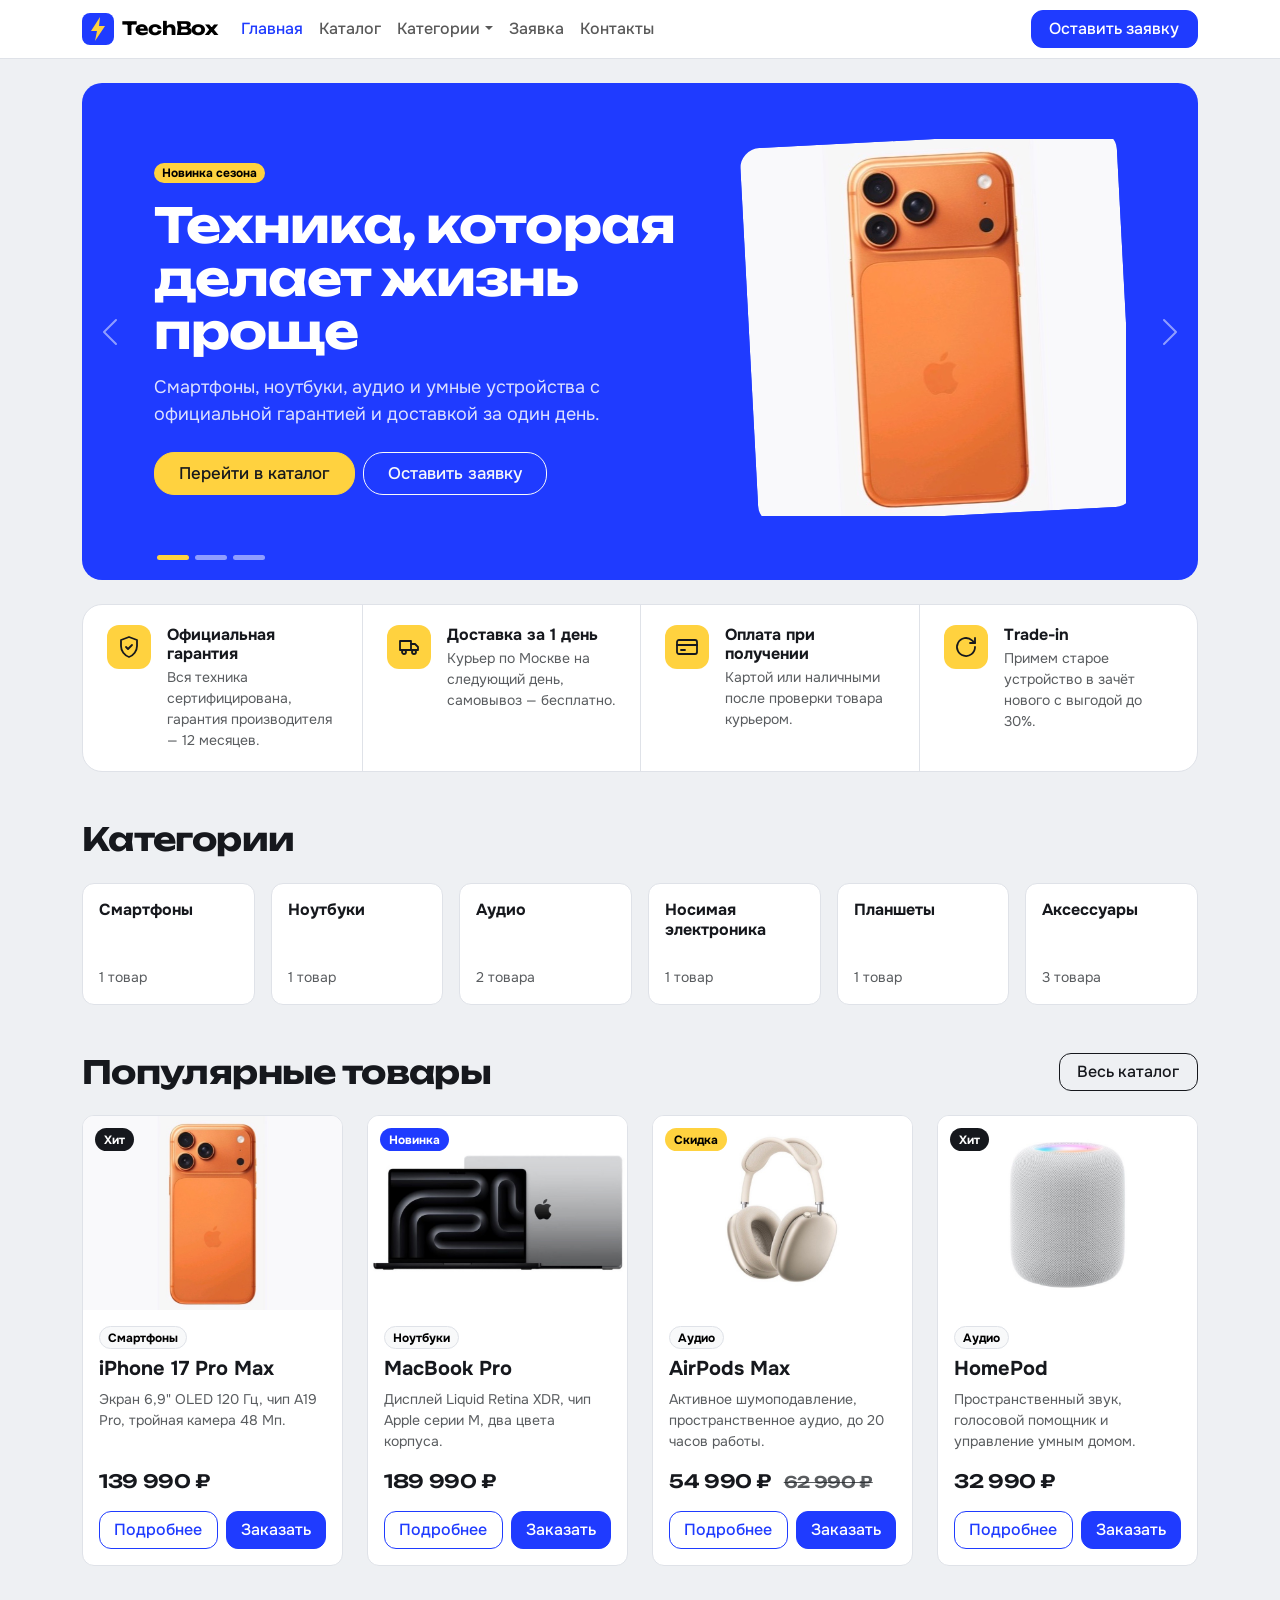
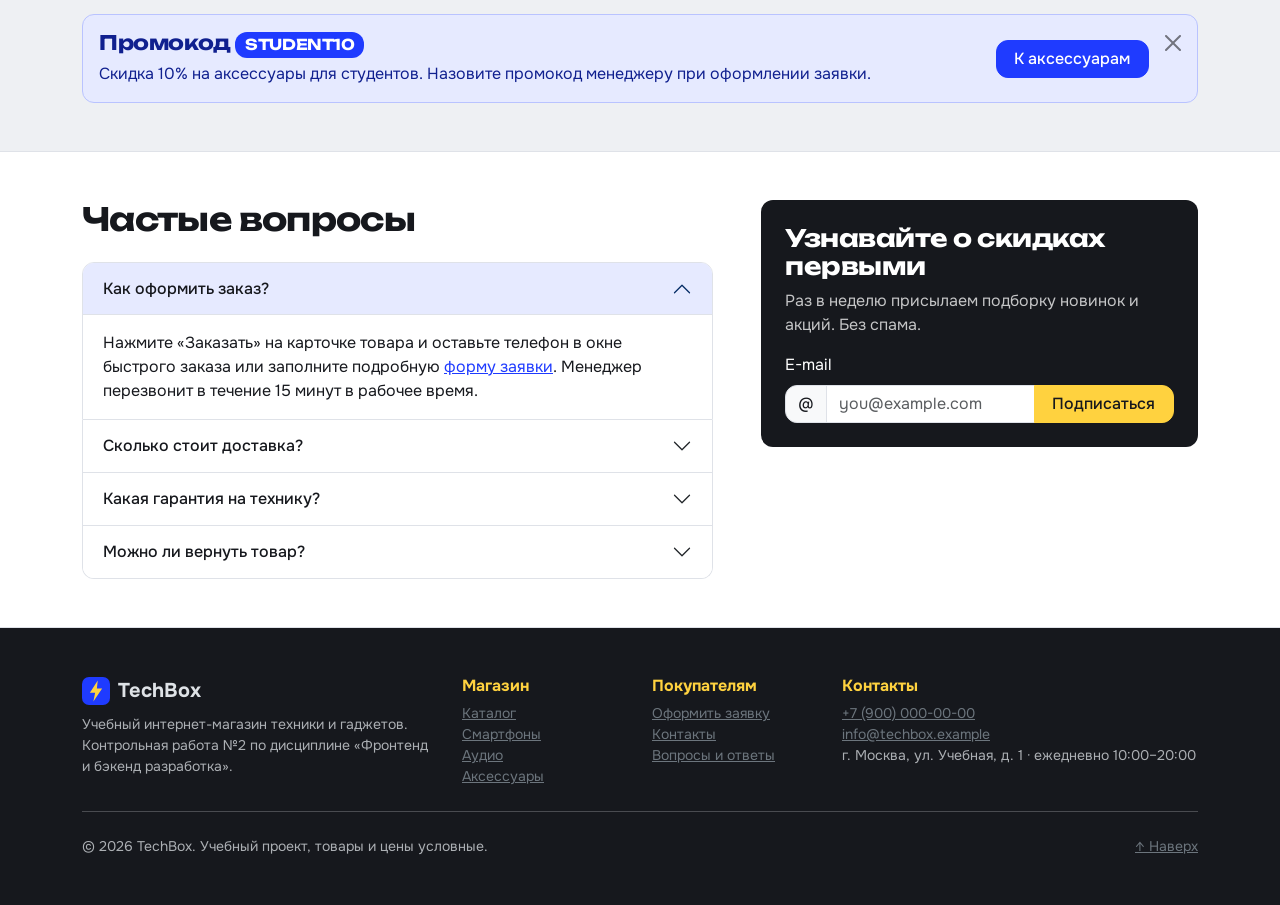
==== index.html @ 6fe2f0c8 "feat: create TechBox shop on Bootstrap Pages index, catalog, product, order and contacts on Bootstra" ====
<!DOCTYPE html>
<html lang="ru">
<head>
  <meta charset="UTF-8">
  <meta name="viewport" content="width=device-width, initial-scale=1.0">
  <meta name="description" content="TechBox — учебный интернет-магазин техники и гаджетов на Bootstrap: смартфоны, ноутбуки, аудио и умные устройства.">
  <title>TechBox — магазин техники и гаджетов</title>
  <link rel="icon" href="images/logo.svg" type="image/svg+xml">
  <!-- Bootstrap подключён локально, custom.css — после него, чтобы переопределять стили -->
  <link rel="stylesheet" href="vendor/bootstrap/css/bootstrap.min.css">
  <link rel="stylesheet" href="css/custom.css">
</head>
<body class="d-flex flex-column min-vh-100" id="top">
  <a class="visually-hidden-focusable position-absolute top-0 start-0 m-2 btn btn-primary" href="#main">Перейти к содержимому</a>

  <header class="sticky-top">
    <nav class="navbar navbar-expand-lg site-navbar" aria-label="Основная навигация">
      <div class="container">
        <a class="navbar-brand d-flex align-items-center gap-2 fw-bold" href="index.html">
          <img src="images/logo.svg" alt="" width="32" height="32">
          TechBox
        </a>
        <button class="navbar-toggler" type="button" data-bs-toggle="collapse" data-bs-target="#mainNavbar"
          aria-controls="mainNavbar" aria-expanded="false" aria-label="Открыть меню">
          <span class="navbar-toggler-icon"></span>
        </button>
        <div class="collapse navbar-collapse" id="mainNavbar">
          <ul class="navbar-nav me-auto mb-2 mb-lg-0">
          <li class="nav-item">
            <a class="nav-link active" aria-current="page" href="index.html">Главная</a>
          </li>
          <li class="nav-item">
            <a class="nav-link" href="catalog.html">Каталог</a>
          </li>
          <li class="nav-item dropdown">
            <a class="nav-link dropdown-toggle" href="#" role="button" data-bs-toggle="dropdown" aria-expanded="false">Категории</a>
            <ul class="dropdown-menu">
              <li><a class="dropdown-item" href="catalog.html#phones">Смартфоны</a></li>
              <li><a class="dropdown-item" href="catalog.html#laptops">Ноутбуки</a></li>
              <li><a class="dropdown-item" href="catalog.html#audio">Аудио</a></li>
              <li><a class="dropdown-item" href="catalog.html#wearables">Носимая электроника</a></li>
              <li><a class="dropdown-item" href="catalog.html#tablets">Планшеты</a></li>
              <li><a class="dropdown-item" href="catalog.html#accessories">Аксессуары</a></li>
              <li><hr class="dropdown-divider"></li>
              <li><a class="dropdown-item" href="catalog.html">Все товары</a></li>
            </ul>
          </li>
          <li class="nav-item">
            <a class="nav-link" href="order.html">Заявка</a>
          </li>
          <li class="nav-item">
            <a class="nav-link" href="contacts.html">Контакты</a>
          </li>
          </ul>
          <a class="btn btn-primary mb-2 mb-lg-0" href="order.html">Оставить заявку</a>
        </div>
      </div>
    </nav>
  </header>

  <main id="main">
    <!-- Hero-блок: карусель Bootstrap -->
    <section class="container pt-3 pt-lg-4" aria-label="Специальные предложения">
      <div id="heroCarousel" class="carousel slide carousel-fade hero text-white" data-bs-ride="carousel" data-bs-interval="7000">
        <div class="carousel-indicators">
          <button type="button" data-bs-target="#heroCarousel" data-bs-slide-to="0" class="active" aria-current="true" aria-label="Слайд 1"></button>
          <button type="button" data-bs-target="#heroCarousel" data-bs-slide-to="1" aria-label="Слайд 2"></button>
          <button type="button" data-bs-target="#heroCarousel" data-bs-slide-to="2" aria-label="Слайд 3"></button>
        </div>
        <div class="carousel-inner">
          <div class="carousel-item active">
            <div class="row align-items-center g-4 g-lg-5">
              <div class="col-12 col-lg-7 order-2 order-lg-1">
                <span class="badge text-bg-warning mb-3">Новинка сезона</span>
                <h1 class="hero__title display-5 mb-3">Техника, которая делает жизнь проще</h1>
                <p class="hero__text mb-4">Смартфоны, ноутбуки, аудио и умные устройства с официальной гарантией и доставкой за один день.</p>
                <div class="d-flex flex-wrap gap-2">
                  <a class="btn btn-warning btn-lg" href="catalog.html">Перейти в каталог</a>
                  <a class="btn btn-outline-light btn-lg" href="order.html">Оставить заявку</a>
                </div>
              </div>
              <div class="col-12 col-lg-5 order-1 order-lg-2">
                <img class="img-fluid hero__image" src="images/product-1.jpg" alt="iPhone 17 Pro Max" width="800" height="600">
              </div>
            </div>
          </div>
          <div class="carousel-item">
            <div class="row align-items-center g-4 g-lg-5">
              <div class="col-12 col-lg-7 order-2 order-lg-1">
                <span class="badge text-bg-warning mb-3">Для работы и учёбы</span>
                <h2 class="hero__title display-5 mb-3">MacBook Pro — мощность без компромиссов</h2>
                <p class="hero__text mb-4">Чип Apple серии M и дисплей Liquid Retina XDR для монтажа, разработки и графики.</p>
                <div class="d-flex flex-wrap gap-2">
                  <a class="btn btn-warning btn-lg" href="product-2.html">Смотреть MacBook</a>
                  <a class="btn btn-outline-light btn-lg" href="order.html">Оставить заявку</a>
                </div>
              </div>
              <div class="col-12 col-lg-5 order-1 order-lg-2">
                <img class="img-fluid hero__image" src="images/product-2.jpg" alt="MacBook Pro" width="800" height="600" loading="lazy">
              </div>
            </div>
          </div>
          <div class="carousel-item">
            <div class="row align-items-center g-4 g-lg-5">
              <div class="col-12 col-lg-7 order-2 order-lg-1">
                <span class="badge text-bg-warning mb-3">Скидка 13%</span>
                <h2 class="hero__title display-5 mb-3">AirPods Max по специальной цене</h2>
                <p class="hero__text mb-4">Активное шумоподавление и пространственное аудио — теперь на 8&nbsp;000 ₽ дешевле.</p>
                <div class="d-flex flex-wrap gap-2">
                  <a class="btn btn-warning btn-lg" href="product-3.html">Узнать подробнее</a>
                  <a class="btn btn-outline-light btn-lg" href="order.html">Оставить заявку</a>
                </div>
              </div>
              <div class="col-12 col-lg-5 order-1 order-lg-2">
                <img class="img-fluid hero__image" src="images/product-3.jpg" alt="AirPods Max" width="800" height="600" loading="lazy">
              </div>
            </div>
          </div>
        </div>
        <button class="carousel-control-prev" type="button" data-bs-target="#heroCarousel" data-bs-slide="prev">
          <span class="carousel-control-prev-icon" aria-hidden="true"></span>
          <span class="visually-hidden">Предыдущий слайд</span>
        </button>
        <button class="carousel-control-next" type="button" data-bs-target="#heroCarousel" data-bs-slide="next">
          <span class="carousel-control-next-icon" aria-hidden="true"></span>
          <span class="visually-hidden">Следующий слайд</span>
        </button>
      </div>
    </section>

    <!-- Преимущества -->
    <section class="container pt-4" id="advantages" aria-labelledby="advantages-title">
      <h2 class="visually-hidden" id="advantages-title">Почему выбирают TechBox</h2>
      <div class="row g-0 perks">
        <div class="col-12 col-sm-6 col-lg-3 perk">
          <div class="d-flex gap-3">
            <span class="perk__icon"><svg class="icon" width="24" height="24" viewBox="0 0 24 24" fill="none" stroke="currentColor" stroke-width="1.8" stroke-linecap="round" stroke-linejoin="round" aria-hidden="true"><path d="M12 2 4 5v6c0 5 3.4 9.4 8 11 4.6-1.6 8-6 8-11V5l-8-3Z"/><path d="m9 12 2 2 4-4"/></svg></span>
            <div>
              <h3 class="perk__title">Официальная гарантия</h3>
              <p class="small text-body-secondary mb-0">Вся техника сертифицирована, гарантия производителя — 12 месяцев.</p>
            </div>
          </div>
        </div>
        <div class="col-12 col-sm-6 col-lg-3 perk">
          <div class="d-flex gap-3">
            <span class="perk__icon"><svg class="icon" width="24" height="24" viewBox="0 0 24 24" fill="none" stroke="currentColor" stroke-width="1.8" stroke-linecap="round" stroke-linejoin="round" aria-hidden="true"><path d="M3 6h11v9H3z"/><path d="M14 9h4l3 3v3h-7"/><circle cx="7" cy="17" r="2"/><circle cx="17" cy="17" r="2"/></svg></span>
            <div>
              <h3 class="perk__title">Доставка за 1 день</h3>
              <p class="small text-body-secondary mb-0">Курьер по Москве на следующий день, самовывоз — бесплатно.</p>
            </div>
          </div>
        </div>
        <div class="col-12 col-sm-6 col-lg-3 perk">
          <div class="d-flex gap-3">
            <span class="perk__icon"><svg class="icon" width="24" height="24" viewBox="0 0 24 24" fill="none" stroke="currentColor" stroke-width="1.8" stroke-linecap="round" stroke-linejoin="round" aria-hidden="true"><rect x="2" y="5" width="20" height="14" rx="2"/><path d="M2 10h20M6 15h4"/></svg></span>
            <div>
              <h3 class="perk__title">Оплата при получении</h3>
              <p class="small text-body-secondary mb-0">Картой или наличными после проверки товара курьером.</p>
            </div>
          </div>
        </div>
        <div class="col-12 col-sm-6 col-lg-3 perk">
          <div class="d-flex gap-3">
            <span class="perk__icon"><svg class="icon" width="24" height="24" viewBox="0 0 24 24" fill="none" stroke="currentColor" stroke-width="1.8" stroke-linecap="round" stroke-linejoin="round" aria-hidden="true"><path d="M21 12a9 9 0 1 1-3-6.7L21 8"/><path d="M21 3v5h-5"/></svg></span>
            <div>
              <h3 class="perk__title">Trade-in</h3>
              <p class="small text-body-secondary mb-0">Примем старое устройство в зачёт нового с выгодой до 30%.</p>
            </div>
          </div>
        </div>
      </div>
    </section>

    <!-- Категории -->
    <section class="py-5" aria-labelledby="categories-title">
      <div class="container">
        <h2 class="section-title mb-4" id="categories-title">Категории</h2>
        <div class="row g-3">
        <div class="col-6 col-md-4 col-lg-2">
          <a class="category-tile card h-100 text-decoration-none" href="catalog.html#phones">
            <div class="card-body">
              <span class="category-tile__name">Смартфоны</span>
              <span class="category-tile__count">1 товар</span>
            </div>
          </a>
        </div>
        <div class="col-6 col-md-4 col-lg-2">
          <a class="category-tile card h-100 text-decoration-none" href="catalog.html#laptops">
            <div class="card-body">
              <span class="category-tile__name">Ноутбуки</span>
              <span class="category-tile__count">1 товар</span>
            </div>
          </a>
        </div>
        <div class="col-6 col-md-4 col-lg-2">
          <a class="category-tile card h-100 text-decoration-none" href="catalog.html#audio">
            <div class="card-body">
              <span class="category-tile__name">Аудио</span>
              <span class="category-tile__count">2 товара</span>
            </div>
          </a>
        </div>
        <div class="col-6 col-md-4 col-lg-2">
          <a class="category-tile card h-100 text-decoration-none" href="catalog.html#wearables">
            <div class="card-body">
              <span class="category-tile__name">Носимая электроника</span>
              <span class="category-tile__count">1 товар</span>
            </div>
          </a>
        </div>
        <div class="col-6 col-md-4 col-lg-2">
          <a class="category-tile card h-100 text-decoration-none" href="catalog.html#tablets">
            <div class="card-body">
              <span class="category-tile__name">Планшеты</span>
              <span class="category-tile__count">1 товар</span>
            </div>
          </a>
        </div>
        <div class="col-6 col-md-4 col-lg-2">
          <a class="category-tile card h-100 text-decoration-none" href="catalog.html#accessories">
            <div class="card-body">
              <span class="category-tile__name">Аксессуары</span>
              <span class="category-tile__count">3 товара</span>
            </div>
          </a>
        </div>
        </div>
      </div>
    </section>

    <!-- Популярные товары -->
    <section class="container pb-5" id="popular" aria-labelledby="popular-title">
      <div class="d-flex flex-wrap justify-content-between align-items-end gap-2 mb-4">
        <h2 class="section-title mb-0" id="popular-title">Популярные товары</h2>
        <a class="btn btn-outline-dark" href="catalog.html">Весь каталог</a>
      </div>
      <div class="row g-4">
        <div class="col-12 col-sm-6 col-lg-3">
          <article class="card product-card h-100">
            <div class="product-card__media">
              <span class="badge text-bg-dark product-card__badge">Хит</span>
              <img src="images/product-1.jpg" class="card-img-top product-card__image" alt="iPhone 17 Pro Max" width="800" height="600" loading="lazy">
            </div>
            <div class="card-body d-flex flex-column">
              <span class="badge rounded-pill text-bg-light border align-self-start mb-2">Смартфоны</span>
              <h3 class="card-title h5">iPhone 17 Pro Max</h3>
              <p class="card-text small text-body-secondary">Экран 6,9" OLED 120 Гц, чип A19 Pro, тройная камера 48 Мп.</p>
              <div class="mt-auto">
                <p class="price mb-3">139&nbsp;990&nbsp;₽</p>
                <div class="d-flex flex-wrap gap-2">
                  <a class="btn btn-outline-primary flex-fill" href="product.html">Подробнее</a>
                  <button class="btn btn-primary flex-fill" type="button" data-bs-toggle="modal" data-bs-target="#quickOrderModal" data-product="iPhone 17 Pro Max">Заказать</button>
                </div>
              </div>
            </div>
          </article>
        </div>
        <div class="col-12 col-sm-6 col-lg-3">
          <article class="card product-card h-100">
            <div class="product-card__media">
              <span class="badge text-bg-primary product-card__badge">Новинка</span>
              <img src="images/product-2.jpg" class="card-img-top product-card__image" alt="MacBook Pro" width="800" height="600" loading="lazy">
            </div>
            <div class="card-body d-flex flex-column">
              <span class="badge rounded-pill text-bg-light border align-self-start mb-2">Ноутбуки</span>
              <h3 class="card-title h5">MacBook Pro</h3>
              <p class="card-text small text-body-secondary">Дисплей Liquid Retina XDR, чип Apple серии M, два цвета корпуса.</p>
              <div class="mt-auto">
                <p class="price mb-3">189&nbsp;990&nbsp;₽</p>
                <div class="d-flex flex-wrap gap-2">
                  <a class="btn btn-outline-primary flex-fill" href="product-2.html">Подробнее</a>
                  <button class="btn btn-primary flex-fill" type="button" data-bs-toggle="modal" data-bs-target="#quickOrderModal" data-product="MacBook Pro">Заказать</button>
                </div>
              </div>
            </div>
          </article>
        </div>
        <div class="col-12 col-sm-6 col-lg-3">
          <article class="card product-card h-100">
            <div class="product-card__media">
              <span class="badge text-bg-warning product-card__badge">Скидка</span>
              <img src="images/product-3.jpg" class="card-img-top product-card__image" alt="AirPods Max" width="800" height="600" loading="lazy">
            </div>
            <div class="card-body d-flex flex-column">
              <span class="badge rounded-pill text-bg-light border align-self-start mb-2">Аудио</span>
              <h3 class="card-title h5">AirPods Max</h3>
              <p class="card-text small text-body-secondary">Активное шумоподавление, пространственное аудио, до 20 часов работы.</p>
              <div class="mt-auto">
                <p class="price mb-3">54&nbsp;990&nbsp;₽
              <span class="text-body-secondary text-decoration-line-through small ms-2">62&nbsp;990&nbsp;₽</span></p>
                <div class="d-flex flex-wrap gap-2">
                  <a class="btn btn-outline-primary flex-fill" href="product-3.html">Подробнее</a>
                  <button class="btn btn-primary flex-fill" type="button" data-bs-toggle="modal" data-bs-target="#quickOrderModal" data-product="AirPods Max">Заказать</button>
                </div>
              </div>
            </div>
          </article>
        </div>
        <div class="col-12 col-sm-6 col-lg-3">
          <article class="card product-card h-100">
            <div class="product-card__media">
              <span class="badge text-bg-dark product-card__badge">Хит</span>
              <img src="images/product-6.jpg" class="card-img-top product-card__image" alt="HomePod" width="800" height="600" loading="lazy">
            </div>
            <div class="card-body d-flex flex-column">
              <span class="badge rounded-pill text-bg-light border align-self-start mb-2">Аудио</span>
              <h3 class="card-title h5">HomePod</h3>
              <p class="card-text small text-body-secondary">Пространственный звук, голосовой помощник и управление умным домом.</p>
              <div class="mt-auto">
                <p class="price mb-3">32&nbsp;990&nbsp;₽</p>
                <div class="d-flex flex-wrap gap-2">
                  <a class="btn btn-outline-primary flex-fill" href="product-6.html">Подробнее</a>
                  <button class="btn btn-primary flex-fill" type="button" data-bs-toggle="modal" data-bs-target="#quickOrderModal" data-product="HomePod">Заказать</button>
                </div>
              </div>
            </div>
          </article>
        </div>
      </div>
    </section>

    <!-- Промо-сообщение: alert с кнопкой закрытия -->
    <section class="container pb-5" aria-label="Акция">
      <div class="alert alert-primary alert-dismissible fade show d-flex flex-column flex-md-row align-items-md-center gap-3 mb-0" role="alert">
        <div class="flex-grow-1">
          <h2 class="alert-heading h5 mb-1">Промокод <span class="badge text-bg-primary">STUDENT10</span></h2>
          <p class="mb-0">Скидка 10% на аксессуары для студентов. Назовите промокод менеджеру при оформлении заявки.</p>
        </div>
        <a class="btn btn-primary text-nowrap" href="catalog.html#accessories">К аксессуарам</a>
        <button type="button" class="btn-close" data-bs-dismiss="alert" aria-label="Закрыть"></button>
      </div>
    </section>

    <!-- Вопросы и подписка -->
    <section class="py-5 section-white" aria-labelledby="faq-title">
      <div class="container">
        <div class="row g-4 g-lg-5">
          <div class="col-12 col-lg-7">
            <h2 class="section-title mb-4" id="faq-title">Частые вопросы</h2>
            <div class="accordion" id="faqAccordion">
        <div class="accordion-item">
          <h3 class="accordion-header">
            <button class="accordion-button" type="button" data-bs-toggle="collapse"
              data-bs-target="#faqAccordion-0" aria-expanded="true" aria-controls="faqAccordion-0">Как оформить заказ?</button>
          </h3>
          <div id="faqAccordion-0" class="accordion-collapse collapse show" data-bs-parent="#faqAccordion">
            <div class="accordion-body">Нажмите «Заказать» на карточке товара и оставьте телефон в окне быстрого заказа или заполните подробную <a href="order.html">форму заявки</a>. Менеджер перезвонит в течение 15 минут в рабочее время.</div>
          </div>
        </div>
        <div class="accordion-item">
          <h3 class="accordion-header">
            <button class="accordion-button collapsed" type="button" data-bs-toggle="collapse"
              data-bs-target="#faqAccordion-1" aria-expanded="false" aria-controls="faqAccordion-1">Сколько стоит доставка?</button>
          </h3>
          <div id="faqAccordion-1" class="accordion-collapse collapse" data-bs-parent="#faqAccordion">
            <div class="accordion-body">Самовывоз из магазина бесплатный. Курьер по Москве — 500 ₽, доставка Почтой России — 390 ₽. При заказе от 50&nbsp;000 ₽ курьерская доставка бесплатна.</div>
          </div>
        </div>
        <div class="accordion-item">
          <h3 class="accordion-header">
            <button class="accordion-button collapsed" type="button" data-bs-toggle="collapse"
              data-bs-target="#faqAccordion-2" aria-expanded="false" aria-controls="faqAccordion-2">Какая гарантия на технику?</button>
          </h3>
          <div id="faqAccordion-2" class="accordion-collapse collapse" data-bs-parent="#faqAccordion">
            <div class="accordion-body">На всю технику действует официальная гарантия производителя 12 месяцев, на аксессуары — от 6 месяцев. Гарантийный талон выдаём вместе с чеком.</div>
          </div>
        </div>
        <div class="accordion-item">
          <h3 class="accordion-header">
            <button class="accordion-button collapsed" type="button" data-bs-toggle="collapse"
              data-bs-target="#faqAccordion-3" aria-expanded="false" aria-controls="faqAccordion-3">Можно ли вернуть товар?</button>
          </h3>
          <div id="faqAccordion-3" class="accordion-collapse collapse" data-bs-parent="#faqAccordion">
            <div class="accordion-body">Да, в течение 14 дней, если сохранены упаковка, комплектация и товарный вид. Деньги вернём тем же способом, которым была произведена оплата.</div>
          </div>
        </div>
      </div>
          </div>
          <div class="col-12 col-lg-5">
            <div class="card border-0 subscribe-card text-white">
              <div class="card-body p-4">
                <h2 class="h4 section-title">Узнавайте о скидках первыми</h2>
                <p class="opacity-75">Раз в неделю присылаем подборку новинок и акций. Без спама.</p>
                <form class="needs-validation" data-success="Спасибо! Вы подписались на новости TechBox." novalidate>
                  <label class="form-label" for="subscribe-email">E-mail</label>
                  <div class="input-group has-validation">
                    <span class="input-group-text">@</span>
                    <input class="form-control" type="email" id="subscribe-email" name="email" placeholder="you@example.com" autocomplete="email" required>
                    <button class="btn btn-warning" type="submit">Подписаться</button>
                    <div class="invalid-feedback">Введите корректный e-mail.</div>
                  </div>
                </form>
              </div>
            </div>
          </div>
        </div>
      </div>
    </section>
  </main>

  <footer class="site-footer mt-auto py-5" data-bs-theme="dark">
    <div class="container">
      <div class="row g-4">
        <div class="col-12 col-md-6 col-lg-4">
          <a class="d-flex align-items-center gap-2 fw-bold fs-5 text-reset text-decoration-none mb-2" href="index.html">
            <img src="images/logo.svg" alt="" width="28" height="28"> TechBox
          </a>
          <p class="text-body-secondary small mb-0">Учебный интернет-магазин техники и гаджетов. Контрольная работа №2 по дисциплине «Фронтенд и бэкенд разработка».</p>
        </div>
        <div class="col-6 col-md-3 col-lg-2">
          <h2 class="h6 footer-title">Магазин</h2>
          <ul class="list-unstyled small mb-0">
            <li><a class="link-secondary" href="catalog.html">Каталог</a></li>
            <li><a class="link-secondary" href="catalog.html#phones">Смартфоны</a></li>
            <li><a class="link-secondary" href="catalog.html#audio">Аудио</a></li>
            <li><a class="link-secondary" href="catalog.html#accessories">Аксессуары</a></li>
          </ul>
        </div>
        <div class="col-6 col-md-3 col-lg-2">
          <h2 class="h6 footer-title">Покупателям</h2>
          <ul class="list-unstyled small mb-0">
            <li><a class="link-secondary" href="order.html">Оформить заявку</a></li>
            <li><a class="link-secondary" href="contacts.html">Контакты</a></li>
            <li><a class="link-secondary" href="contacts.html#faq">Вопросы и ответы</a></li>
          </ul>
        </div>
        <div class="col-12 col-lg-4">
          <h2 class="h6 footer-title">Контакты</h2>
          <ul class="list-unstyled small text-body-secondary mb-0">
            <li><a class="link-secondary" href="tel:+79000000000">+7 (900) 000-00-00</a></li>
            <li><a class="link-secondary" href="mailto:info@techbox.example">info@techbox.example</a></li>
            <li>г. Москва, ул. Учебная, д. 1 · ежедневно 10:00–20:00</li>
          </ul>
        </div>
      </div>
      <hr class="my-4">
      <div class="d-flex flex-wrap justify-content-between gap-2">
        <p class="small text-body-secondary mb-0">&copy; 2026 TechBox. Учебный проект, товары и цены условные.</p>
        <a class="small link-secondary" href="#top">↑ Наверх</a>
      </div>
    </div>
  </footer>

  <!-- Контейнер для всплывающих уведомлений (toast) -->
  <div class="toast-container position-fixed bottom-0 end-0 p-3">
    <div class="toast align-items-center text-bg-dark border-0" id="app-toast" role="status" aria-live="polite" aria-atomic="true">
      <div class="d-flex">
        <div class="toast-body">Готово!</div>
        <button type="button" class="btn-close btn-close-white me-2 m-auto" data-bs-dismiss="toast" aria-label="Закрыть"></button>
      </div>
    </div>
  </div>

  <!-- Модальное окно быстрого заказа. Открывается кнопками с data-bs-toggle="modal" -->
  <div class="modal fade" id="quickOrderModal" tabindex="-1" aria-labelledby="quickOrderModalLabel" aria-hidden="true">
    <div class="modal-dialog modal-dialog-centered">
      <form class="modal-content needs-validation" data-success="Заявка принята. Менеджер перезвонит в течение 15 минут." novalidate>
        <div class="modal-header">
          <h2 class="modal-title fs-5" id="quickOrderModalLabel">Быстрый заказ</h2>
          <button type="button" class="btn-close" data-bs-dismiss="modal" aria-label="Закрыть"></button>
        </div>
        <div class="modal-body">
          <div class="alert alert-primary small py-2" role="alert">
            Товар: <strong data-modal-product>—</strong>. Менеджер перезвонит и уточнит детали.
          </div>
          <input type="hidden" name="product" value="">
          <div class="mb-3">
            <label class="form-label" for="quick-name">Имя</label>
            <input class="form-control" type="text" id="quick-name" name="name" autocomplete="name" minlength="2" required>
            <div class="invalid-feedback">Введите имя (минимум 2 символа).</div>
          </div>
          <div class="mb-3">
            <label class="form-label" for="quick-phone">Телефон</label>
            <div class="input-group has-validation">
              <span class="input-group-text">+7</span>
              <input class="form-control" type="tel" id="quick-phone" name="phone" autocomplete="tel-national"
                placeholder="900 000-00-00" minlength="10" required>
              <div class="invalid-feedback">Введите номер телефона, минимум 10 цифр.</div>
            </div>
          </div>
          <div class="form-check">
            <input class="form-check-input" type="checkbox" id="quick-agree" name="agree" required>
            <label class="form-check-label" for="quick-agree">Согласен на обработку персональных данных</label>
            <div class="invalid-feedback">Без согласия заявку отправить нельзя.</div>
          </div>
        </div>
        <div class="modal-footer">
          <button type="button" class="btn btn-outline-secondary" data-bs-dismiss="modal">Отмена</button>
          <button type="submit" class="btn btn-primary">Отправить заявку</button>
        </div>
      </form>
    </div>
  </div>

  <script src="vendor/bootstrap/js/bootstrap.bundle.min.js"></script>
  <script src="js/main.js"></script>
</body>
</html>
---- css/custom.css ----
/* ===============================
   custom.css — фирменный стиль TechBox поверх Bootstrap.
   Подключается ПОСЛЕ bootstrap.min.css, поэтому правила ниже
   переопределяют значения фреймворка.

   Идея стиля — «молния» из логотипа: кобальтовый синий + сигнальный жёлтый,
   светло-серый фон-витрина, товары на белых плитках.
   =============================== */

/* 1. Шрифты (лежат локально в папке fonts/).
   Unbounded — широкий шрифт для заголовков и цен, Onest — для текста.
   Каждый файл содержит все начертания от обычного до жирного (400–700),
   поэтому на один шрифт нужен один блок @font-face. */
@font-face {
  font-family: "Unbounded";
  src: url("../fonts/Unbounded.woff2") format("woff2");
  font-weight: 400 700;
}

@font-face {
  font-family: "Onest";
  src: url("../fonts/Onest.woff2") format("woff2");
  font-weight: 400 700;
}

/* 2. Палитра и переменные Bootstrap.
   Компоненты (кнопки, badge, alert, accordion, ссылки) берут цвета из --bs-*,
   поэтому достаточно поменять переменные, а не переписывать каждый компонент. */
:root {
  --tb-cobalt: #1f3bff;
  --tb-cobalt-dark: #142bd1;
  --tb-volt: #ffd23f;
  --tb-ink: #16181d;
  --tb-shelf: #eef0f3;
  --tb-line: #dfe2e8;
  --tb-font-display: "Unbounded", sans-serif;

  /* Основные цвета. Bootstrap хранит цвет ещё и в виде чисел R, G, B (переменные *-rgb):
     из них он собирает фон значков и кнопок, например text-bg-primary. */
  --bs-primary: var(--tb-cobalt);
  --bs-primary-rgb: 31, 59, 255;
  --bs-warning: var(--tb-volt);
  --bs-warning-rgb: 255, 210, 63;
  --bs-dark-rgb: 22, 24, 29;

  /* Светлые оттенки синего для alert-primary и раскрытого пункта accordion. */
  --bs-primary-text-emphasis: #10208f;
  --bs-primary-bg-subtle: #e6eaff;
  --bs-primary-border-subtle: #b9c3ff;

  /* Шрифт, текст, рамки, ссылки и скругления по всему сайту. */
  --bs-body-font-family: "Onest", sans-serif;
  --bs-body-color: var(--tb-ink);
  --bs-border-color: var(--tb-line);
  --bs-link-color: var(--tb-cobalt);
  --bs-link-color-rgb: 31, 59, 255;
  --bs-link-hover-color-rgb: 20, 43, 209;
  --bs-border-radius: 0.75rem;
  --bs-border-radius-lg: 1.25rem;
}

/* Фон страницы — «полка витрины», а карточки и поля остаются белыми. */
body {
  background-color: var(--tb-shelf);
}

/* 3. Типографика: широкий Unbounded для заголовков и цен. */
h1,
h2,
.page-title,
.section-title,
.hero__title,
.price,
.navbar-brand {
  font-family: var(--tb-font-display);
  letter-spacing: -0.02em;
}

.page-title,
.section-title {
  font-weight: 700;
}

h3,
.h5,
.h6 {
  font-weight: 700;
}

.price {
  font-weight: 600;
  font-size: 1.15rem;
}

/* 4. Кнопки: настраиваются собственными переменными --bs-btn-*. */
.btn {
  --bs-btn-font-weight: 500;
  --bs-btn-padding-x: 1.1rem;
}

.btn-lg {
  --bs-btn-padding-x: 1.5rem;
  --bs-btn-font-size: 1.05rem;
}

.btn-primary {
  --bs-btn-bg: var(--tb-cobalt);
  --bs-btn-border-color: var(--tb-cobalt);
  --bs-btn-hover-bg: var(--tb-cobalt-dark);
  --bs-btn-hover-border-color: var(--tb-cobalt-dark);
  --bs-btn-active-bg: #0f22a8;
  --bs-btn-active-border-color: #0f22a8;
  --bs-btn-disabled-bg: var(--tb-cobalt);
  --bs-btn-disabled-border-color: var(--tb-cobalt);
  --bs-btn-focus-shadow-rgb: 31, 59, 255;
}

.btn-outline-primary {
  --bs-btn-color: var(--tb-cobalt);
  --bs-btn-border-color: var(--tb-cobalt);
  --bs-btn-hover-bg: var(--tb-cobalt);
  --bs-btn-hover-border-color: var(--tb-cobalt);
  --bs-btn-active-bg: var(--tb-cobalt-dark);
  --bs-btn-active-border-color: var(--tb-cobalt-dark);
  --bs-btn-focus-shadow-rgb: 31, 59, 255;
}

.btn-warning {
  --bs-btn-color: var(--tb-ink);
  --bs-btn-bg: var(--tb-volt);
  --bs-btn-border-color: var(--tb-volt);
  --bs-btn-hover-color: var(--tb-ink);
  --bs-btn-hover-bg: #ffc400;
  --bs-btn-hover-border-color: #ffc400;
  --bs-btn-active-color: var(--tb-ink);
  --bs-btn-active-bg: #f0b800;
  --bs-btn-active-border-color: #f0b800;
}

.btn-outline-dark {
  --bs-btn-color: var(--tb-ink);
  --bs-btn-border-color: var(--tb-ink);
  --bs-btn-hover-bg: var(--tb-ink);
  --bs-btn-hover-border-color: var(--tb-ink);
}

/* Фокус полей и чекбоксов — в фирменном цвете. */
.form-control:focus,
.form-select:focus,
.form-check-input:focus {
  border-color: #8c9bff;
  box-shadow: 0 0 0 0.25rem rgba(31, 59, 255, 0.3);
}

.form-check-input:checked {
  background-color: var(--tb-cobalt);
  border-color: var(--tb-cobalt);
}

/* Карточки — белые плитки без теней на сером фоне. */
.card {
  --bs-card-border-color: var(--tb-line);
}

/* 5. Навигация */
.site-navbar {
  background-color: #fff;
  border-bottom: 1px solid var(--tb-line);
}

.site-navbar .navbar-brand {
  font-size: 1.15rem;
}

.site-navbar .nav-link {
  font-weight: 500;
}

.site-navbar .nav-link.active {
  color: var(--tb-cobalt);
}

/* 6. Hero: кобальтовая панель с каруселью */
.hero {
  background-color: var(--tb-cobalt);
  border-radius: var(--bs-border-radius-lg);
  padding: 2rem 1.5rem 3.5rem;
  overflow: hidden;
}

@media (min-width: 992px) {
  .hero {
    padding: 3.5rem 4.5rem 4rem;
  }
}

.hero__title {
  font-weight: 700;
  line-height: 1.1;
}

.hero__text {
  font-size: 1.125rem;
  opacity: 0.85;
}

/* Фото товара — белая «плитка» с поворотом, как ценник на витрине. */
.hero__image {
  display: block;
  width: 100%;
  height: auto;
  aspect-ratio: 1 / 1;
  object-fit: cover;
  background-color: #fff;
  border-radius: var(--bs-border-radius-lg);
  transform: rotate(-3deg);
}

/* На телефоне фото ниже и уже, чтобы заголовок помещался на первом экране. */
@media (max-width: 991.98px) {
  .hero__image {
    max-width: 18rem;
    aspect-ratio: 4 / 3;
    margin-left: auto;
    margin-right: auto;
  }
}

.hero .carousel-indicators {
  justify-content: flex-start;
  margin: 0 0 1.25rem;
  left: 1.5rem;
}

@media (min-width: 992px) {
  .hero .carousel-indicators {
    left: 4.5rem;
  }
}

.hero .carousel-indicators [data-bs-target] {
  width: 2rem;
  height: 0.3rem;
  border: 0;
  border-radius: 1rem;
  background-color: #fff;
}

.hero .carousel-indicators .active {
  background-color: var(--tb-volt);
}

.hero .carousel-control-prev,
.hero .carousel-control-next {
  width: 3.5rem;
}

@media (max-width: 991.98px) {
  .hero .carousel-control-prev,
  .hero .carousel-control-next {
    display: none;
  }
}

/* 7. Преимущества: полоса с разделителями вместо одинаковых карточек */
.perks {
  background-color: #fff;
  border: 1px solid var(--tb-line);
  border-radius: var(--bs-border-radius-lg);
}

.perk {
  padding: 1.25rem 1.5rem;
}

/* На телефоне и планшете — линия снизу, на широком экране — слева. */
.perk {
  border-bottom: 1px solid var(--tb-line);
}

@media (min-width: 992px) {
  .perk {
    border-bottom: 0;
    border-left: 1px solid var(--tb-line);
  }

  .perk:first-child {
    border-left: 0;
  }
}

.perk__icon {
  display: flex;
  flex-shrink: 0;
  align-items: center;
  justify-content: center;
  width: 2.75rem;
  height: 2.75rem;
  border-radius: 0.75rem;
  color: var(--tb-ink);
  background-color: var(--tb-volt);
}

.perk__title {
  margin-bottom: 0.25rem;
  font-size: 1rem;
}

.contact-card .perk__icon {
  width: 3rem;
  height: 3rem;
}

/* 8. Категории: плитки с названием и количеством товаров */
.category-tile {
  color: var(--tb-ink);
}

.category-tile .card-body {
  display: flex;
  flex-direction: column;
  justify-content: space-between;
  gap: 1.5rem;
  min-height: 7.5rem;
}

.category-tile__name {
  font-weight: 700;
  line-height: 1.25;
}

.category-tile__count {
  font-size: 0.875rem;
  color: var(--bs-secondary-color);
}

.category-tile:hover,
.category-tile:focus-visible {
  color: #fff;
  background-color: var(--tb-cobalt);
}

.category-tile:hover .category-tile__count,
.category-tile:focus-visible .category-tile__count {
  color: rgba(255, 255, 255, 0.75);
}

/* 9. Карточки товаров */
.product-card:hover,
.product-card:focus-within {
  border-color: var(--tb-ink);
}

.product-card__media {
  position: relative;
}

/* В узких карточках кнопки компактнее и при нехватке места переносятся на новую строку. */
.product-card .btn {
  --bs-btn-padding-x: 0.75rem;
}

.product-card__badge {
  position: absolute;
  top: 0.75rem;
  left: 0.75rem;
  z-index: 1;
  padding: 0.45em 0.75em;
}

/* height: auto — иначе атрибут height="600" растягивает фото по высоте. */
.product-card__image {
  height: auto;
  aspect-ratio: 4 / 3;
  object-fit: cover;
}

/* Карточка-заглушка для товаров без фотографии (аксессуары): логотип на жёлтом. */
.product-card__placeholder {
  display: flex;
  align-items: center;
  justify-content: center;
  aspect-ratio: 4 / 3;
  background-color: var(--tb-volt);
  border-top-left-radius: var(--bs-card-inner-border-radius);
  border-top-right-radius: var(--bs-card-inner-border-radius);
}

.product-card__placeholder--large {
  border-radius: 0;
}

/* 10. Секции и формы */
.section-white {
  background-color: #fff;
  border-top: 1px solid var(--tb-line);
  border-bottom: 1px solid var(--tb-line);
}

.subscribe-card {
  background-color: var(--tb-ink);
}

.accordion {
  --bs-accordion-active-bg: var(--bs-primary-bg-subtle);
  --bs-accordion-active-color: var(--tb-ink);
  --bs-accordion-btn-font-weight: 500;
}

.accordion-button {
  font-weight: 500;
}

.nav-tabs .nav-link {
  color: var(--bs-body-color);
  font-weight: 500;
}

.nav-tabs .nav-link.active {
  color: var(--tb-cobalt);
}

.tab-content {
  background-color: #fff;
}

/* Списки без рамок берут фон родителя (белая карточка или серая страница). */
.list-group-flush {
  --bs-list-group-bg: transparent;
}

/* При переходе по якорю (catalog.html#audio) заголовок раздела
   не прячется под закреплённой шапкой. */
.catalog-section {
  scroll-margin-top: 5rem;
}

/* На широких экранах фильтры и условия заказа «прилипают» при прокрутке */
@media (min-width: 992px) {
  .filters-card,
  .order-aside {
    position: sticky;
    top: 5.5rem;
  }
}

/* 11. Подвал (тёмная тема Bootstrap через data-bs-theme="dark") */
.site-footer {
  color: var(--bs-body-color);
  background-color: var(--tb-ink);
}

.footer-title {
  font-family: var(--bs-body-font-family);
  letter-spacing: 0;
  color: var(--tb-volt);
}
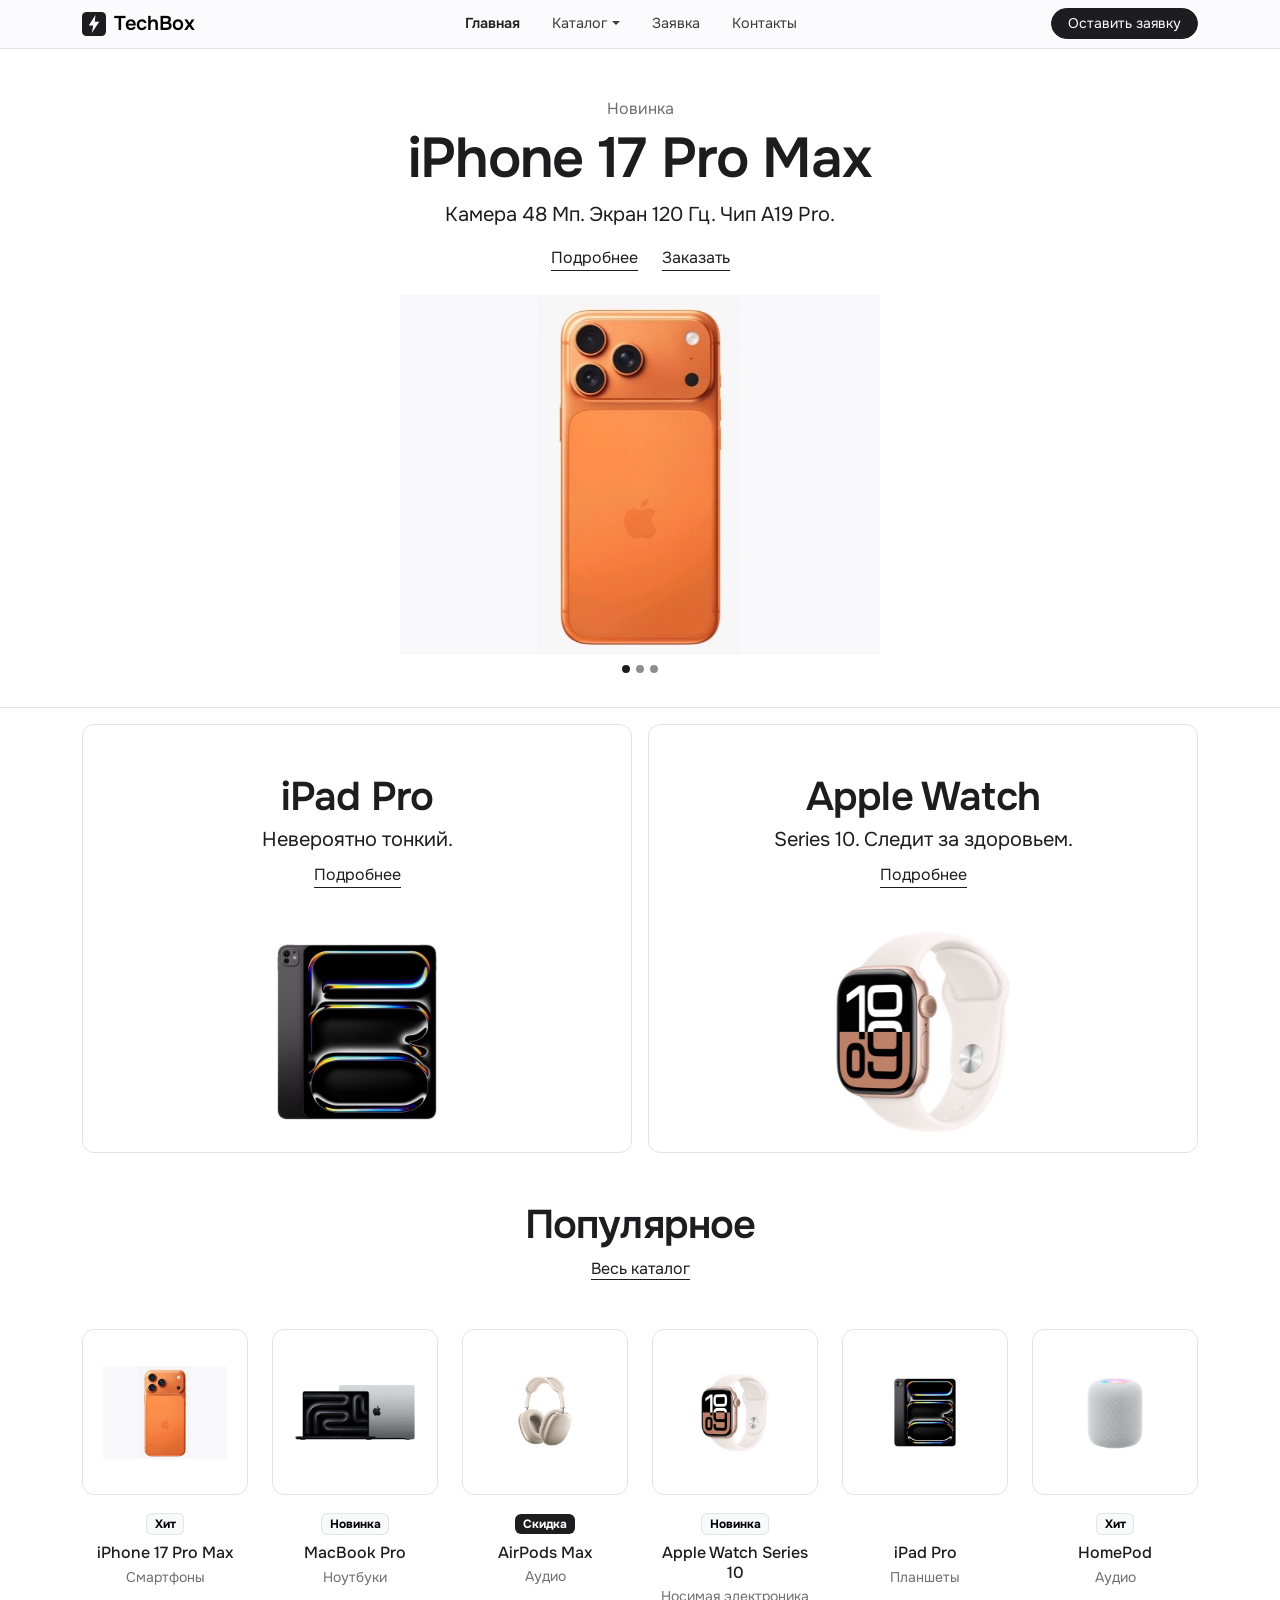
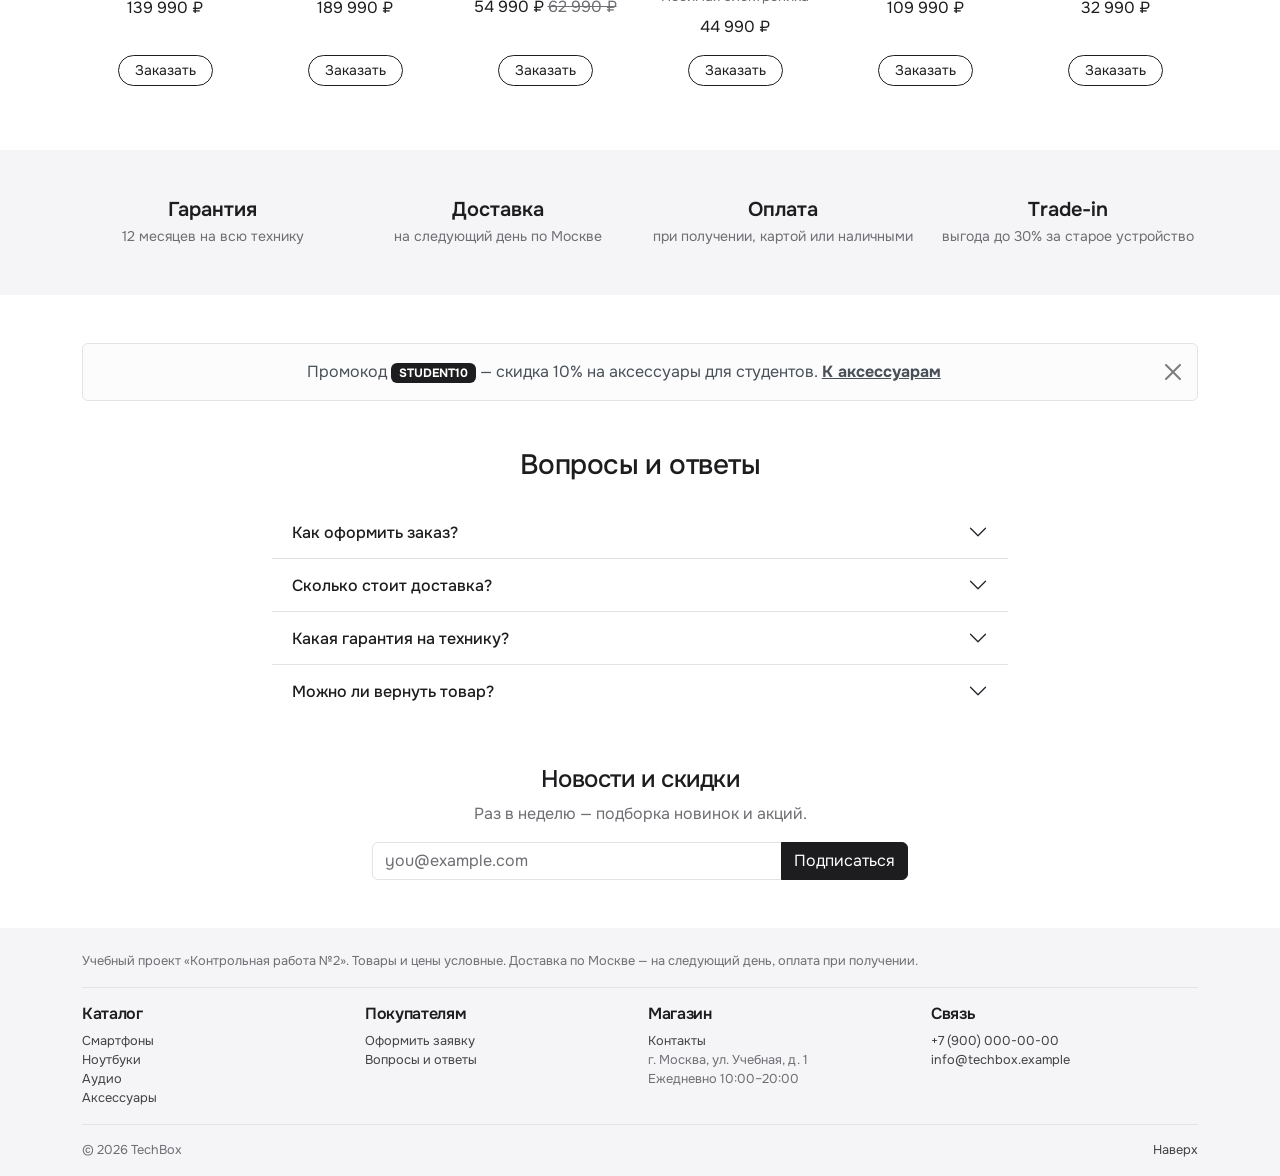
==== commit e98117db: "feat: strict minimal redesign and accessory photos Rebuilt all pages in a strict minimal style: cent" ====
--- a/index.html
+++ b/index.html
@@ -3,7 +3,7 @@
 <head>
   <meta charset="UTF-8">
   <meta name="viewport" content="width=device-width, initial-scale=1.0">
-  <meta name="description" content="TechBox — учебный интернет-магазин техники и гаджетов на Bootstrap: смартфоны, ноутбуки, аудио и умные устройства.">
+  <meta name="description" content="TechBox — учебный интернет-магазин техники на Bootstrap: смартфоны, ноутбуки, аудио и аксессуары.">
   <title>TechBox — магазин техники и гаджетов</title>
   <link rel="icon" href="images/logo.svg" type="image/svg+xml">
   <!-- Bootstrap подключён локально, custom.css — после него, чтобы переопределять стили -->
@@ -11,340 +11,250 @@
   <link rel="stylesheet" href="css/custom.css">
 </head>
 <body class="d-flex flex-column min-vh-100" id="top">
-  <a class="visually-hidden-focusable position-absolute top-0 start-0 m-2 btn btn-primary" href="#main">Перейти к содержимому</a>
 
   <header class="sticky-top">
-    <nav class="navbar navbar-expand-lg site-navbar" aria-label="Основная навигация">
+    <nav class="navbar navbar-expand-lg site-navbar py-1" aria-label="Основная навигация">
       <div class="container">
-        <a class="navbar-brand d-flex align-items-center gap-2 fw-bold" href="index.html">
-          <img src="images/logo.svg" alt="" width="32" height="32">
+        <a class="navbar-brand d-flex align-items-center gap-2 fw-semibold" href="index.html">
+          <img src="images/logo.svg" alt="" width="24" height="24">
           TechBox
         </a>
-        <button class="navbar-toggler" type="button" data-bs-toggle="collapse" data-bs-target="#mainNavbar"
+        <button class="navbar-toggler border-0" type="button" data-bs-toggle="collapse" data-bs-target="#mainNavbar"
           aria-controls="mainNavbar" aria-expanded="false" aria-label="Открыть меню">
           <span class="navbar-toggler-icon"></span>
         </button>
         <div class="collapse navbar-collapse" id="mainNavbar">
-          <ul class="navbar-nav me-auto mb-2 mb-lg-0">
-          <li class="nav-item">
-            <a class="nav-link active" aria-current="page" href="index.html">Главная</a>
-          </li>
-          <li class="nav-item">
-            <a class="nav-link" href="catalog.html">Каталог</a>
-          </li>
-          <li class="nav-item dropdown">
-            <a class="nav-link dropdown-toggle" href="#" role="button" data-bs-toggle="dropdown" aria-expanded="false">Категории</a>
-            <ul class="dropdown-menu">
-              <li><a class="dropdown-item" href="catalog.html#phones">Смартфоны</a></li>
-              <li><a class="dropdown-item" href="catalog.html#laptops">Ноутбуки</a></li>
-              <li><a class="dropdown-item" href="catalog.html#audio">Аудио</a></li>
-              <li><a class="dropdown-item" href="catalog.html#wearables">Носимая электроника</a></li>
-              <li><a class="dropdown-item" href="catalog.html#tablets">Планшеты</a></li>
-              <li><a class="dropdown-item" href="catalog.html#accessories">Аксессуары</a></li>
-              <li><hr class="dropdown-divider"></li>
-              <li><a class="dropdown-item" href="catalog.html">Все товары</a></li>
-            </ul>
-          </li>
-          <li class="nav-item">
-            <a class="nav-link" href="order.html">Заявка</a>
-          </li>
-          <li class="nav-item">
-            <a class="nav-link" href="contacts.html">Контакты</a>
-          </li>
+          <ul class="navbar-nav mx-auto gap-lg-3">
+            <li class="nav-item"><a class="nav-link active" aria-current="page" href="index.html">Главная</a></li>
+            <li class="nav-item dropdown">
+              <a class="nav-link dropdown-toggle" href="#" role="button" data-bs-toggle="dropdown" aria-expanded="false">Каталог</a>
+              <ul class="dropdown-menu">
+                <li><a class="dropdown-item" href="catalog.html">Все товары</a></li>
+                <li><hr class="dropdown-divider"></li>
+                <li><a class="dropdown-item" href="catalog.html#phones">Смартфоны</a></li>
+                <li><a class="dropdown-item" href="catalog.html#laptops">Ноутбуки</a></li>
+                <li><a class="dropdown-item" href="catalog.html#audio">Аудио</a></li>
+                <li><a class="dropdown-item" href="catalog.html#wearables">Носимая электроника</a></li>
+                <li><a class="dropdown-item" href="catalog.html#tablets">Планшеты</a></li>
+                <li><a class="dropdown-item" href="catalog.html#accessories">Аксессуары</a></li>
+              </ul>
+            </li>
+            <li class="nav-item"><a class="nav-link" href="order.html">Заявка</a></li>
+            <li class="nav-item"><a class="nav-link" href="contacts.html">Контакты</a></li>
           </ul>
-          <a class="btn btn-primary mb-2 mb-lg-0" href="order.html">Оставить заявку</a>
+          <a class="btn btn-sm btn-dark rounded-pill px-3 mb-2 mb-lg-0" href="order.html">Оставить заявку</a>
         </div>
       </div>
     </nav>
   </header>
 
   <main id="main">
-    <!-- Hero-блок: карусель Bootstrap -->
-    <section class="container pt-3 pt-lg-4" aria-label="Специальные предложения">
-      <div id="heroCarousel" class="carousel slide carousel-fade hero text-white" data-bs-ride="carousel" data-bs-interval="7000">
-        <div class="carousel-indicators">
+    <!-- Hero: карусель Bootstrap с центрированными слайдами -->
+    <section class="stage" aria-label="Специальные предложения">
+      <div id="heroCarousel" class="carousel slide carousel-fade" data-bs-ride="carousel" data-bs-interval="7000">
+        <div class="carousel-inner">
+          <div class="carousel-item active">
+            <div class="text-center pt-5 px-3">
+              <p class="text-body-secondary mb-1">Новинка</p>
+              <h1 class="display-4 mb-2">iPhone 17 Pro Max</h1>
+              <p class="fs-5 mb-3">Камера 48 Мп. Экран 120 Гц. Чип A19 Pro.</p>
+              <div class="d-flex justify-content-center gap-4 mb-4">
+                <a class="more-link" href="product.html">Подробнее</a>
+                <a class="more-link" href="#" data-bs-toggle="modal" data-bs-target="#quickOrderModal" data-product="iPhone 17 Pro Max">Заказать</a>
+              </div>
+              <img class="img-fluid stage-img" src="images/product-1.jpg" alt="iPhone 17 Pro Max" width="800" height="600">
+            </div>
+          </div>
+          <div class="carousel-item">
+            <div class="text-center pt-5 px-3">
+              <p class="text-body-secondary mb-1">Для работы и учёбы</p>
+              <h2 class="display-4 mb-2">MacBook Pro</h2>
+              <p class="fs-5 mb-3">Дисплей Liquid Retina XDR и чип Apple серии M.</p>
+              <div class="d-flex justify-content-center gap-4 mb-4">
+                <a class="more-link" href="product-2.html">Подробнее</a>
+                <a class="more-link" href="#" data-bs-toggle="modal" data-bs-target="#quickOrderModal" data-product="MacBook Pro">Заказать</a>
+              </div>
+              <img class="img-fluid stage-img" src="images/product-2.jpg" alt="MacBook Pro" width="800" height="600">
+            </div>
+          </div>
+          <div class="carousel-item">
+            <div class="text-center pt-5 px-3">
+              <p class="text-body-secondary mb-1">Скидка 13%</p>
+              <h2 class="display-4 mb-2">AirPods Max</h2>
+              <p class="fs-5 mb-3">Тишина, которую слышно. 54&nbsp;990 ₽ вместо 62&nbsp;990 ₽.</p>
+              <div class="d-flex justify-content-center gap-4 mb-4">
+                <a class="more-link" href="product-3.html">Подробнее</a>
+                <a class="more-link" href="#" data-bs-toggle="modal" data-bs-target="#quickOrderModal" data-product="AirPods Max">Заказать</a>
+              </div>
+              <img class="img-fluid stage-img" src="images/product-3.jpg" alt="AirPods Max" width="800" height="600">
+            </div>
+          </div>
+        </div>
+        <div class="carousel-indicators carousel-dots position-static pb-4 mb-0">
           <button type="button" data-bs-target="#heroCarousel" data-bs-slide-to="0" class="active" aria-current="true" aria-label="Слайд 1"></button>
           <button type="button" data-bs-target="#heroCarousel" data-bs-slide-to="1" aria-label="Слайд 2"></button>
           <button type="button" data-bs-target="#heroCarousel" data-bs-slide-to="2" aria-label="Слайд 3"></button>
         </div>
-        <div class="carousel-inner">
-          <div class="carousel-item active">
-            <div class="row align-items-center g-4 g-lg-5">
-              <div class="col-12 col-lg-7 order-2 order-lg-1">
-                <span class="badge text-bg-warning mb-3">Новинка сезона</span>
-                <h1 class="hero__title display-5 mb-3">Техника, которая делает жизнь проще</h1>
-                <p class="hero__text mb-4">Смартфоны, ноутбуки, аудио и умные устройства с официальной гарантией и доставкой за один день.</p>
-                <div class="d-flex flex-wrap gap-2">
-                  <a class="btn btn-warning btn-lg" href="catalog.html">Перейти в каталог</a>
-                  <a class="btn btn-outline-light btn-lg" href="order.html">Оставить заявку</a>
-                </div>
-              </div>
-              <div class="col-12 col-lg-5 order-1 order-lg-2">
-                <img class="img-fluid hero__image" src="images/product-1.jpg" alt="iPhone 17 Pro Max" width="800" height="600">
-              </div>
-            </div>
-          </div>
-          <div class="carousel-item">
-            <div class="row align-items-center g-4 g-lg-5">
-              <div class="col-12 col-lg-7 order-2 order-lg-1">
-                <span class="badge text-bg-warning mb-3">Для работы и учёбы</span>
-                <h2 class="hero__title display-5 mb-3">MacBook Pro — мощность без компромиссов</h2>
-                <p class="hero__text mb-4">Чип Apple серии M и дисплей Liquid Retina XDR для монтажа, разработки и графики.</p>
-                <div class="d-flex flex-wrap gap-2">
-                  <a class="btn btn-warning btn-lg" href="product-2.html">Смотреть MacBook</a>
-                  <a class="btn btn-outline-light btn-lg" href="order.html">Оставить заявку</a>
-                </div>
-              </div>
-              <div class="col-12 col-lg-5 order-1 order-lg-2">
-                <img class="img-fluid hero__image" src="images/product-2.jpg" alt="MacBook Pro" width="800" height="600" loading="lazy">
-              </div>
-            </div>
-          </div>
-          <div class="carousel-item">
-            <div class="row align-items-center g-4 g-lg-5">
-              <div class="col-12 col-lg-7 order-2 order-lg-1">
-                <span class="badge text-bg-warning mb-3">Скидка 13%</span>
-                <h2 class="hero__title display-5 mb-3">AirPods Max по специальной цене</h2>
-                <p class="hero__text mb-4">Активное шумоподавление и пространственное аудио — теперь на 8&nbsp;000 ₽ дешевле.</p>
-                <div class="d-flex flex-wrap gap-2">
-                  <a class="btn btn-warning btn-lg" href="product-3.html">Узнать подробнее</a>
-                  <a class="btn btn-outline-light btn-lg" href="order.html">Оставить заявку</a>
-                </div>
-              </div>
-              <div class="col-12 col-lg-5 order-1 order-lg-2">
-                <img class="img-fluid hero__image" src="images/product-3.jpg" alt="AirPods Max" width="800" height="600" loading="lazy">
-              </div>
-            </div>
-          </div>
-        </div>
-        <button class="carousel-control-prev" type="button" data-bs-target="#heroCarousel" data-bs-slide="prev">
-          <span class="carousel-control-prev-icon" aria-hidden="true"></span>
-          <span class="visually-hidden">Предыдущий слайд</span>
-        </button>
-        <button class="carousel-control-next" type="button" data-bs-target="#heroCarousel" data-bs-slide="next">
-          <span class="carousel-control-next-icon" aria-hidden="true"></span>
-          <span class="visually-hidden">Следующий слайд</span>
-        </button>
+      </div>
+    </section>
+
+    <!-- Две большие плитки -->
+    <section class="container pt-3" aria-label="Рекомендуем">
+      <div class="row g-3">
+        <div class="col-12 col-md-6">
+          <div class="tile text-center pt-5 h-100">
+            <h2 class="display-6 mb-1">iPad Pro</h2>
+            <p class="fs-5 mb-2">Невероятно тонкий.</p>
+            <div class="d-flex justify-content-center gap-4 mb-4">
+              <a class="more-link" href="product-5.html">Подробнее</a>
+            </div>
+            <img class="img-fluid tile-img" src="images/product-5.jpg" alt="iPad Pro" width="800" height="600" loading="lazy">
+          </div>
+        </div>
+        <div class="col-12 col-md-6">
+          <div class="tile text-center pt-5 h-100">
+            <h2 class="display-6 mb-1">Apple Watch</h2>
+            <p class="fs-5 mb-2">Series 10. Следит за здоровьем.</p>
+            <div class="d-flex justify-content-center gap-4 mb-4">
+              <a class="more-link" href="product-4.html">Подробнее</a>
+            </div>
+            <img class="img-fluid tile-img" src="images/product-4.jpg" alt="Apple Watch" width="800" height="600" loading="lazy">
+          </div>
+        </div>
+      </div>
+    </section>
+
+    <!-- Популярные товары -->
+    <section class="container py-5" id="popular" aria-labelledby="popular-title">
+      <h2 class="display-6 text-center mb-2" id="popular-title">Популярное</h2>
+      <p class="text-center mb-5"><a class="more-link" href="catalog.html">Весь каталог</a></p>
+      <div class="row g-4">
+        <div class="col-6 col-md-4 col-lg-2">
+          <article class="card product-card border-0 h-100 text-center">
+            <a href="product.html"><img class="product-img" src="images/product-1.jpg" alt="iPhone 17 Pro Max" width="800" height="600" loading="lazy"></a>
+            <div class="card-body px-0 d-flex flex-column">
+              <div class="mb-2"><span class="badge text-bg-light border">Хит</span></div>
+              <h3 class="card-title h6 mb-1"><a class="text-decoration-none" href="product.html">iPhone 17 Pro Max</a></h3>
+              <p class="card-text small text-body-secondary mb-2">Смартфоны</p>
+              <p class="mb-3">139&nbsp;990&nbsp;₽</p>
+              <button class="btn btn-sm btn-outline-dark rounded-pill mt-auto align-self-center px-3" type="button"
+                data-bs-toggle="modal" data-bs-target="#quickOrderModal" data-product="iPhone 17 Pro Max">Заказать</button>
+            </div>
+          </article>
+        </div>
+        <div class="col-6 col-md-4 col-lg-2">
+          <article class="card product-card border-0 h-100 text-center">
+            <a href="product-2.html"><img class="product-img" src="images/product-2.jpg" alt="MacBook Pro" width="800" height="600" loading="lazy"></a>
+            <div class="card-body px-0 d-flex flex-column">
+              <div class="mb-2"><span class="badge text-bg-light border">Новинка</span></div>
+              <h3 class="card-title h6 mb-1"><a class="text-decoration-none" href="product-2.html">MacBook Pro</a></h3>
+              <p class="card-text small text-body-secondary mb-2">Ноутбуки</p>
+              <p class="mb-3">189&nbsp;990&nbsp;₽</p>
+              <button class="btn btn-sm btn-outline-dark rounded-pill mt-auto align-self-center px-3" type="button"
+                data-bs-toggle="modal" data-bs-target="#quickOrderModal" data-product="MacBook Pro">Заказать</button>
+            </div>
+          </article>
+        </div>
+        <div class="col-6 col-md-4 col-lg-2">
+          <article class="card product-card border-0 h-100 text-center">
+            <a href="product-3.html"><img class="product-img" src="images/product-3.jpg" alt="AirPods Max" width="800" height="600" loading="lazy"></a>
+            <div class="card-body px-0 d-flex flex-column">
+              <div class="mb-2"><span class="badge text-bg-dark">Скидка</span></div>
+              <h3 class="card-title h6 mb-1"><a class="text-decoration-none" href="product-3.html">AirPods Max</a></h3>
+              <p class="card-text small text-body-secondary mb-2">Аудио</p>
+              <p class="mb-3">54&nbsp;990&nbsp;₽ <s class="text-body-secondary">62&nbsp;990&nbsp;₽</s></p>
+              <button class="btn btn-sm btn-outline-dark rounded-pill mt-auto align-self-center px-3" type="button"
+                data-bs-toggle="modal" data-bs-target="#quickOrderModal" data-product="AirPods Max">Заказать</button>
+            </div>
+          </article>
+        </div>
+        <div class="col-6 col-md-4 col-lg-2">
+          <article class="card product-card border-0 h-100 text-center">
+            <a href="product-4.html"><img class="product-img" src="images/product-4.jpg" alt="Apple Watch Series 10" width="800" height="600" loading="lazy"></a>
+            <div class="card-body px-0 d-flex flex-column">
+              <div class="mb-2"><span class="badge text-bg-light border">Новинка</span></div>
+              <h3 class="card-title h6 mb-1"><a class="text-decoration-none" href="product-4.html">Apple Watch Series 10</a></h3>
+              <p class="card-text small text-body-secondary mb-2">Носимая электроника</p>
+              <p class="mb-3">44&nbsp;990&nbsp;₽</p>
+              <button class="btn btn-sm btn-outline-dark rounded-pill mt-auto align-self-center px-3" type="button"
+                data-bs-toggle="modal" data-bs-target="#quickOrderModal" data-product="Apple Watch Series 10">Заказать</button>
+            </div>
+          </article>
+        </div>
+        <div class="col-6 col-md-4 col-lg-2">
+          <article class="card product-card border-0 h-100 text-center">
+            <a href="product-5.html"><img class="product-img" src="images/product-5.jpg" alt="iPad Pro" width="800" height="600" loading="lazy"></a>
+            <div class="card-body px-0 d-flex flex-column">
+              <div class="mb-2"><span class="badge text-bg-light border invisible">—</span></div>
+              <h3 class="card-title h6 mb-1"><a class="text-decoration-none" href="product-5.html">iPad Pro</a></h3>
+              <p class="card-text small text-body-secondary mb-2">Планшеты</p>
+              <p class="mb-3">109&nbsp;990&nbsp;₽</p>
+              <button class="btn btn-sm btn-outline-dark rounded-pill mt-auto align-self-center px-3" type="button"
+                data-bs-toggle="modal" data-bs-target="#quickOrderModal" data-product="iPad Pro">Заказать</button>
+            </div>
+          </article>
+        </div>
+        <div class="col-6 col-md-4 col-lg-2">
+          <article class="card product-card border-0 h-100 text-center">
+            <a href="product-6.html"><img class="product-img" src="images/product-6.jpg" alt="HomePod" width="800" height="600" loading="lazy"></a>
+            <div class="card-body px-0 d-flex flex-column">
+              <div class="mb-2"><span class="badge text-bg-light border">Хит</span></div>
+              <h3 class="card-title h6 mb-1"><a class="text-decoration-none" href="product-6.html">HomePod</a></h3>
+              <p class="card-text small text-body-secondary mb-2">Аудио</p>
+              <p class="mb-3">32&nbsp;990&nbsp;₽</p>
+              <button class="btn btn-sm btn-outline-dark rounded-pill mt-auto align-self-center px-3" type="button"
+                data-bs-toggle="modal" data-bs-target="#quickOrderModal" data-product="HomePod">Заказать</button>
+            </div>
+          </article>
+        </div>
       </div>
     </section>
 
     <!-- Преимущества -->
-    <section class="container pt-4" id="advantages" aria-labelledby="advantages-title">
-      <h2 class="visually-hidden" id="advantages-title">Почему выбирают TechBox</h2>
-      <div class="row g-0 perks">
-        <div class="col-12 col-sm-6 col-lg-3 perk">
-          <div class="d-flex gap-3">
-            <span class="perk__icon"><svg class="icon" width="24" height="24" viewBox="0 0 24 24" fill="none" stroke="currentColor" stroke-width="1.8" stroke-linecap="round" stroke-linejoin="round" aria-hidden="true"><path d="M12 2 4 5v6c0 5 3.4 9.4 8 11 4.6-1.6 8-6 8-11V5l-8-3Z"/><path d="m9 12 2 2 4-4"/></svg></span>
-            <div>
-              <h3 class="perk__title">Официальная гарантия</h3>
-              <p class="small text-body-secondary mb-0">Вся техника сертифицирована, гарантия производителя — 12 месяцев.</p>
-            </div>
-          </div>
-        </div>
-        <div class="col-12 col-sm-6 col-lg-3 perk">
-          <div class="d-flex gap-3">
-            <span class="perk__icon"><svg class="icon" width="24" height="24" viewBox="0 0 24 24" fill="none" stroke="currentColor" stroke-width="1.8" stroke-linecap="round" stroke-linejoin="round" aria-hidden="true"><path d="M3 6h11v9H3z"/><path d="M14 9h4l3 3v3h-7"/><circle cx="7" cy="17" r="2"/><circle cx="17" cy="17" r="2"/></svg></span>
-            <div>
-              <h3 class="perk__title">Доставка за 1 день</h3>
-              <p class="small text-body-secondary mb-0">Курьер по Москве на следующий день, самовывоз — бесплатно.</p>
-            </div>
-          </div>
-        </div>
-        <div class="col-12 col-sm-6 col-lg-3 perk">
-          <div class="d-flex gap-3">
-            <span class="perk__icon"><svg class="icon" width="24" height="24" viewBox="0 0 24 24" fill="none" stroke="currentColor" stroke-width="1.8" stroke-linecap="round" stroke-linejoin="round" aria-hidden="true"><rect x="2" y="5" width="20" height="14" rx="2"/><path d="M2 10h20M6 15h4"/></svg></span>
-            <div>
-              <h3 class="perk__title">Оплата при получении</h3>
-              <p class="small text-body-secondary mb-0">Картой или наличными после проверки товара курьером.</p>
-            </div>
-          </div>
-        </div>
-        <div class="col-12 col-sm-6 col-lg-3 perk">
-          <div class="d-flex gap-3">
-            <span class="perk__icon"><svg class="icon" width="24" height="24" viewBox="0 0 24 24" fill="none" stroke="currentColor" stroke-width="1.8" stroke-linecap="round" stroke-linejoin="round" aria-hidden="true"><path d="M21 12a9 9 0 1 1-3-6.7L21 8"/><path d="M21 3v5h-5"/></svg></span>
-            <div>
-              <h3 class="perk__title">Trade-in</h3>
-              <p class="small text-body-secondary mb-0">Примем старое устройство в зачёт нового с выгодой до 30%.</p>
-            </div>
-          </div>
-        </div>
-      </div>
-    </section>
-
-    <!-- Категории -->
-    <section class="py-5" aria-labelledby="categories-title">
-      <div class="container">
-        <h2 class="section-title mb-4" id="categories-title">Категории</h2>
-        <div class="row g-3">
-        <div class="col-6 col-md-4 col-lg-2">
-          <a class="category-tile card h-100 text-decoration-none" href="catalog.html#phones">
-            <div class="card-body">
-              <span class="category-tile__name">Смартфоны</span>
-              <span class="category-tile__count">1 товар</span>
-            </div>
-          </a>
-        </div>
-        <div class="col-6 col-md-4 col-lg-2">
-          <a class="category-tile card h-100 text-decoration-none" href="catalog.html#laptops">
-            <div class="card-body">
-              <span class="category-tile__name">Ноутбуки</span>
-              <span class="category-tile__count">1 товар</span>
-            </div>
-          </a>
-        </div>
-        <div class="col-6 col-md-4 col-lg-2">
-          <a class="category-tile card h-100 text-decoration-none" href="catalog.html#audio">
-            <div class="card-body">
-              <span class="category-tile__name">Аудио</span>
-              <span class="category-tile__count">2 товара</span>
-            </div>
-          </a>
-        </div>
-        <div class="col-6 col-md-4 col-lg-2">
-          <a class="category-tile card h-100 text-decoration-none" href="catalog.html#wearables">
-            <div class="card-body">
-              <span class="category-tile__name">Носимая электроника</span>
-              <span class="category-tile__count">1 товар</span>
-            </div>
-          </a>
-        </div>
-        <div class="col-6 col-md-4 col-lg-2">
-          <a class="category-tile card h-100 text-decoration-none" href="catalog.html#tablets">
-            <div class="card-body">
-              <span class="category-tile__name">Планшеты</span>
-              <span class="category-tile__count">1 товар</span>
-            </div>
-          </a>
-        </div>
-        <div class="col-6 col-md-4 col-lg-2">
-          <a class="category-tile card h-100 text-decoration-none" href="catalog.html#accessories">
-            <div class="card-body">
-              <span class="category-tile__name">Аксессуары</span>
-              <span class="category-tile__count">3 товара</span>
-            </div>
-          </a>
-        </div>
-        </div>
-      </div>
-    </section>
-
-    <!-- Популярные товары -->
-    <section class="container pb-5" id="popular" aria-labelledby="popular-title">
-      <div class="d-flex flex-wrap justify-content-between align-items-end gap-2 mb-4">
-        <h2 class="section-title mb-0" id="popular-title">Популярные товары</h2>
-        <a class="btn btn-outline-dark" href="catalog.html">Весь каталог</a>
-      </div>
-      <div class="row g-4">
-        <div class="col-12 col-sm-6 col-lg-3">
-          <article class="card product-card h-100">
-            <div class="product-card__media">
-              <span class="badge text-bg-dark product-card__badge">Хит</span>
-              <img src="images/product-1.jpg" class="card-img-top product-card__image" alt="iPhone 17 Pro Max" width="800" height="600" loading="lazy">
-            </div>
-            <div class="card-body d-flex flex-column">
-              <span class="badge rounded-pill text-bg-light border align-self-start mb-2">Смартфоны</span>
-              <h3 class="card-title h5">iPhone 17 Pro Max</h3>
-              <p class="card-text small text-body-secondary">Экран 6,9" OLED 120 Гц, чип A19 Pro, тройная камера 48 Мп.</p>
-              <div class="mt-auto">
-                <p class="price mb-3">139&nbsp;990&nbsp;₽</p>
-                <div class="d-flex flex-wrap gap-2">
-                  <a class="btn btn-outline-primary flex-fill" href="product.html">Подробнее</a>
-                  <button class="btn btn-primary flex-fill" type="button" data-bs-toggle="modal" data-bs-target="#quickOrderModal" data-product="iPhone 17 Pro Max">Заказать</button>
-                </div>
-              </div>
-            </div>
-          </article>
-        </div>
-        <div class="col-12 col-sm-6 col-lg-3">
-          <article class="card product-card h-100">
-            <div class="product-card__media">
-              <span class="badge text-bg-primary product-card__badge">Новинка</span>
-              <img src="images/product-2.jpg" class="card-img-top product-card__image" alt="MacBook Pro" width="800" height="600" loading="lazy">
-            </div>
-            <div class="card-body d-flex flex-column">
-              <span class="badge rounded-pill text-bg-light border align-self-start mb-2">Ноутбуки</span>
-              <h3 class="card-title h5">MacBook Pro</h3>
-              <p class="card-text small text-body-secondary">Дисплей Liquid Retina XDR, чип Apple серии M, два цвета корпуса.</p>
-              <div class="mt-auto">
-                <p class="price mb-3">189&nbsp;990&nbsp;₽</p>
-                <div class="d-flex flex-wrap gap-2">
-                  <a class="btn btn-outline-primary flex-fill" href="product-2.html">Подробнее</a>
-                  <button class="btn btn-primary flex-fill" type="button" data-bs-toggle="modal" data-bs-target="#quickOrderModal" data-product="MacBook Pro">Заказать</button>
-                </div>
-              </div>
-            </div>
-          </article>
-        </div>
-        <div class="col-12 col-sm-6 col-lg-3">
-          <article class="card product-card h-100">
-            <div class="product-card__media">
-              <span class="badge text-bg-warning product-card__badge">Скидка</span>
-              <img src="images/product-3.jpg" class="card-img-top product-card__image" alt="AirPods Max" width="800" height="600" loading="lazy">
-            </div>
-            <div class="card-body d-flex flex-column">
-              <span class="badge rounded-pill text-bg-light border align-self-start mb-2">Аудио</span>
-              <h3 class="card-title h5">AirPods Max</h3>
-              <p class="card-text small text-body-secondary">Активное шумоподавление, пространственное аудио, до 20 часов работы.</p>
-              <div class="mt-auto">
-                <p class="price mb-3">54&nbsp;990&nbsp;₽
-              <span class="text-body-secondary text-decoration-line-through small ms-2">62&nbsp;990&nbsp;₽</span></p>
-                <div class="d-flex flex-wrap gap-2">
-                  <a class="btn btn-outline-primary flex-fill" href="product-3.html">Подробнее</a>
-                  <button class="btn btn-primary flex-fill" type="button" data-bs-toggle="modal" data-bs-target="#quickOrderModal" data-product="AirPods Max">Заказать</button>
-                </div>
-              </div>
-            </div>
-          </article>
-        </div>
-        <div class="col-12 col-sm-6 col-lg-3">
-          <article class="card product-card h-100">
-            <div class="product-card__media">
-              <span class="badge text-bg-dark product-card__badge">Хит</span>
-              <img src="images/product-6.jpg" class="card-img-top product-card__image" alt="HomePod" width="800" height="600" loading="lazy">
-            </div>
-            <div class="card-body d-flex flex-column">
-              <span class="badge rounded-pill text-bg-light border align-self-start mb-2">Аудио</span>
-              <h3 class="card-title h5">HomePod</h3>
-              <p class="card-text small text-body-secondary">Пространственный звук, голосовой помощник и управление умным домом.</p>
-              <div class="mt-auto">
-                <p class="price mb-3">32&nbsp;990&nbsp;₽</p>
-                <div class="d-flex flex-wrap gap-2">
-                  <a class="btn btn-outline-primary flex-fill" href="product-6.html">Подробнее</a>
-                  <button class="btn btn-primary flex-fill" type="button" data-bs-toggle="modal" data-bs-target="#quickOrderModal" data-product="HomePod">Заказать</button>
-                </div>
-              </div>
-            </div>
-          </article>
-        </div>
-      </div>
-    </section>
-
-    <!-- Промо-сообщение: alert с кнопкой закрытия -->
-    <section class="container pb-5" aria-label="Акция">
-      <div class="alert alert-primary alert-dismissible fade show d-flex flex-column flex-md-row align-items-md-center gap-3 mb-0" role="alert">
-        <div class="flex-grow-1">
-          <h2 class="alert-heading h5 mb-1">Промокод <span class="badge text-bg-primary">STUDENT10</span></h2>
-          <p class="mb-0">Скидка 10% на аксессуары для студентов. Назовите промокод менеджеру при оформлении заявки.</p>
-        </div>
-        <a class="btn btn-primary text-nowrap" href="catalog.html#accessories">К аксессуарам</a>
+    <section class="section-light py-5" aria-labelledby="advantages-title">
+      <div class="container text-center">
+        <h2 class="visually-hidden" id="advantages-title">Почему TechBox</h2>
+        <div class="row g-4">
+          <div class="col-6 col-lg-3">
+            <h3 class="fs-5 fw-semibold mb-1">Гарантия</h3>
+            <p class="small text-body-secondary mb-0">12 месяцев на всю технику</p>
+          </div>
+          <div class="col-6 col-lg-3">
+            <h3 class="fs-5 fw-semibold mb-1">Доставка</h3>
+            <p class="small text-body-secondary mb-0">на следующий день по Москве</p>
+          </div>
+          <div class="col-6 col-lg-3">
+            <h3 class="fs-5 fw-semibold mb-1">Оплата</h3>
+            <p class="small text-body-secondary mb-0">при получении, картой или наличными</p>
+          </div>
+          <div class="col-6 col-lg-3">
+            <h3 class="fs-5 fw-semibold mb-1">Trade-in</h3>
+            <p class="small text-body-secondary mb-0">выгода до 30% за старое устройство</p>
+          </div>
+        </div>
+      </div>
+    </section>
+
+    <!-- Акция: alert с кнопкой закрытия -->
+    <section class="container pt-5" aria-label="Акция">
+      <div class="alert alert-light border alert-dismissible fade show text-center mb-0" role="alert">
+        Промокод <span class="badge text-bg-dark">STUDENT10</span> — скидка 10% на аксессуары для студентов.
+        <a class="alert-link" href="catalog.html#accessories">К аксессуарам</a>
         <button type="button" class="btn-close" data-bs-dismiss="alert" aria-label="Закрыть"></button>
       </div>
     </section>
 
-    <!-- Вопросы и подписка -->
-    <section class="py-5 section-white" aria-labelledby="faq-title">
-      <div class="container">
-        <div class="row g-4 g-lg-5">
-          <div class="col-12 col-lg-7">
-            <h2 class="section-title mb-4" id="faq-title">Частые вопросы</h2>
-            <div class="accordion" id="faqAccordion">
+    <!-- Вопросы -->
+    <section class="container py-5" style="max-width: 760px" aria-labelledby="faq-title">
+      <h2 class="h3 text-center mb-4" id="faq-title">Вопросы и ответы</h2>
+      <div class="accordion accordion-flush" id="faqAccordion">
         <div class="accordion-item">
           <h3 class="accordion-header">
-            <button class="accordion-button" type="button" data-bs-toggle="collapse"
-              data-bs-target="#faqAccordion-0" aria-expanded="true" aria-controls="faqAccordion-0">Как оформить заказ?</button>
+            <button class="accordion-button collapsed" type="button" data-bs-toggle="collapse"
+              data-bs-target="#faqAccordion-0" aria-expanded="false" aria-controls="faqAccordion-0">Как оформить заказ?</button>
           </h3>
-          <div id="faqAccordion-0" class="accordion-collapse collapse show" data-bs-parent="#faqAccordion">
-            <div class="accordion-body">Нажмите «Заказать» на карточке товара и оставьте телефон в окне быстрого заказа или заполните подробную <a href="order.html">форму заявки</a>. Менеджер перезвонит в течение 15 минут в рабочее время.</div>
+          <div id="faqAccordion-0" class="accordion-collapse collapse" data-bs-parent="#faqAccordion">
+            <div class="accordion-body text-body-secondary">Нажмите «Заказать» у товара и оставьте телефон в окне быстрого заказа или заполните <a href="order.html">форму заявки</a>. Менеджер перезвонит в течение 15 минут в рабочее время.</div>
           </div>
         </div>
         <div class="accordion-item">
@@ -353,7 +263,7 @@
               data-bs-target="#faqAccordion-1" aria-expanded="false" aria-controls="faqAccordion-1">Сколько стоит доставка?</button>
           </h3>
           <div id="faqAccordion-1" class="accordion-collapse collapse" data-bs-parent="#faqAccordion">
-            <div class="accordion-body">Самовывоз из магазина бесплатный. Курьер по Москве — 500 ₽, доставка Почтой России — 390 ₽. При заказе от 50&nbsp;000 ₽ курьерская доставка бесплатна.</div>
+            <div class="accordion-body text-body-secondary">Самовывоз бесплатный. Курьер по Москве — 500 ₽, Почта России — 390 ₽. При заказе от 50&nbsp;000 ₽ курьер бесплатно.</div>
           </div>
         </div>
         <div class="accordion-item">
@@ -362,7 +272,7 @@
               data-bs-target="#faqAccordion-2" aria-expanded="false" aria-controls="faqAccordion-2">Какая гарантия на технику?</button>
           </h3>
           <div id="faqAccordion-2" class="accordion-collapse collapse" data-bs-parent="#faqAccordion">
-            <div class="accordion-body">На всю технику действует официальная гарантия производителя 12 месяцев, на аксессуары — от 6 месяцев. Гарантийный талон выдаём вместе с чеком.</div>
+            <div class="accordion-body text-body-secondary">Официальная гарантия производителя 12 месяцев, на аксессуары — от 6 месяцев. Гарантийный талон выдаём вместе с чеком.</div>
           </div>
         </div>
         <div class="accordion-item">
@@ -371,72 +281,66 @@
               data-bs-target="#faqAccordion-3" aria-expanded="false" aria-controls="faqAccordion-3">Можно ли вернуть товар?</button>
           </h3>
           <div id="faqAccordion-3" class="accordion-collapse collapse" data-bs-parent="#faqAccordion">
-            <div class="accordion-body">Да, в течение 14 дней, если сохранены упаковка, комплектация и товарный вид. Деньги вернём тем же способом, которым была произведена оплата.</div>
-          </div>
-        </div>
-      </div>
-          </div>
-          <div class="col-12 col-lg-5">
-            <div class="card border-0 subscribe-card text-white">
-              <div class="card-body p-4">
-                <h2 class="h4 section-title">Узнавайте о скидках первыми</h2>
-                <p class="opacity-75">Раз в неделю присылаем подборку новинок и акций. Без спама.</p>
-                <form class="needs-validation" data-success="Спасибо! Вы подписались на новости TechBox." novalidate>
-                  <label class="form-label" for="subscribe-email">E-mail</label>
-                  <div class="input-group has-validation">
-                    <span class="input-group-text">@</span>
-                    <input class="form-control" type="email" id="subscribe-email" name="email" placeholder="you@example.com" autocomplete="email" required>
-                    <button class="btn btn-warning" type="submit">Подписаться</button>
-                    <div class="invalid-feedback">Введите корректный e-mail.</div>
-                  </div>
-                </form>
-              </div>
-            </div>
-          </div>
-        </div>
-      </div>
+            <div class="accordion-body text-body-secondary">Да, в течение 14 дней, если сохранены упаковка, комплектация и товарный вид.</div>
+          </div>
+        </div>
+      </div>
+    </section>
+
+    <!-- Подписка -->
+    <section class="container pb-5 text-center" style="max-width: 560px" aria-labelledby="subscribe-title">
+      <h2 class="h4 mb-2" id="subscribe-title">Новости и скидки</h2>
+      <p class="text-body-secondary">Раз в неделю — подборка новинок и акций.</p>
+      <form class="needs-validation" data-success="Спасибо! Вы подписались на новости TechBox." novalidate>
+        <label class="visually-hidden" for="subscribe-email">E-mail</label>
+        <div class="input-group has-validation">
+          <input class="form-control" type="email" id="subscribe-email" name="email" placeholder="you@example.com" autocomplete="email" required>
+          <button class="btn btn-dark" type="submit">Подписаться</button>
+          <div class="invalid-feedback">Введите корректный e-mail.</div>
+        </div>
+      </form>
     </section>
   </main>
 
-  <footer class="site-footer mt-auto py-5" data-bs-theme="dark">
+  <footer class="site-footer section-light mt-auto pt-4 pb-3">
     <div class="container">
-      <div class="row g-4">
-        <div class="col-12 col-md-6 col-lg-4">
-          <a class="d-flex align-items-center gap-2 fw-bold fs-5 text-reset text-decoration-none mb-2" href="index.html">
-            <img src="images/logo.svg" alt="" width="28" height="28"> TechBox
-          </a>
-          <p class="text-body-secondary small mb-0">Учебный интернет-магазин техники и гаджетов. Контрольная работа №2 по дисциплине «Фронтенд и бэкенд разработка».</p>
-        </div>
-        <div class="col-6 col-md-3 col-lg-2">
-          <h2 class="h6 footer-title">Магазин</h2>
-          <ul class="list-unstyled small mb-0">
-            <li><a class="link-secondary" href="catalog.html">Каталог</a></li>
-            <li><a class="link-secondary" href="catalog.html#phones">Смартфоны</a></li>
-            <li><a class="link-secondary" href="catalog.html#audio">Аудио</a></li>
-            <li><a class="link-secondary" href="catalog.html#accessories">Аксессуары</a></li>
+      <p class="pb-3 mb-3 border-bottom">Учебный проект «Контрольная работа №2». Товары и цены условные. Доставка по Москве — на следующий день, оплата при получении.</p>
+      <div class="row g-3 pb-3">
+        <div class="col-6 col-md-3">
+          <h2 class="fs-6 fw-semibold text-dark mb-2">Каталог</h2>
+          <ul class="list-unstyled mb-0">
+            <li><a href="catalog.html#phones">Смартфоны</a></li>
+            <li><a href="catalog.html#laptops">Ноутбуки</a></li>
+            <li><a href="catalog.html#audio">Аудио</a></li>
+            <li><a href="catalog.html#accessories">Аксессуары</a></li>
           </ul>
         </div>
-        <div class="col-6 col-md-3 col-lg-2">
-          <h2 class="h6 footer-title">Покупателям</h2>
-          <ul class="list-unstyled small mb-0">
-            <li><a class="link-secondary" href="order.html">Оформить заявку</a></li>
-            <li><a class="link-secondary" href="contacts.html">Контакты</a></li>
-            <li><a class="link-secondary" href="contacts.html#faq">Вопросы и ответы</a></li>
+        <div class="col-6 col-md-3">
+          <h2 class="fs-6 fw-semibold text-dark mb-2">Покупателям</h2>
+          <ul class="list-unstyled mb-0">
+            <li><a href="order.html">Оформить заявку</a></li>
+            <li><a href="contacts.html#faq">Вопросы и ответы</a></li>
           </ul>
         </div>
-        <div class="col-12 col-lg-4">
-          <h2 class="h6 footer-title">Контакты</h2>
-          <ul class="list-unstyled small text-body-secondary mb-0">
-            <li><a class="link-secondary" href="tel:+79000000000">+7 (900) 000-00-00</a></li>
-            <li><a class="link-secondary" href="mailto:info@techbox.example">info@techbox.example</a></li>
-            <li>г. Москва, ул. Учебная, д. 1 · ежедневно 10:00–20:00</li>
+        <div class="col-6 col-md-3">
+          <h2 class="fs-6 fw-semibold text-dark mb-2">Магазин</h2>
+          <ul class="list-unstyled mb-0">
+            <li><a href="contacts.html">Контакты</a></li>
+            <li>г. Москва, ул. Учебная, д. 1</li>
+            <li>Ежедневно 10:00–20:00</li>
           </ul>
         </div>
-      </div>
-      <hr class="my-4">
-      <div class="d-flex flex-wrap justify-content-between gap-2">
-        <p class="small text-body-secondary mb-0">&copy; 2026 TechBox. Учебный проект, товары и цены условные.</p>
-        <a class="small link-secondary" href="#top">↑ Наверх</a>
+        <div class="col-6 col-md-3">
+          <h2 class="fs-6 fw-semibold text-dark mb-2">Связь</h2>
+          <ul class="list-unstyled mb-0">
+            <li><a href="tel:+79000000000">+7 (900) 000-00-00</a></li>
+            <li><a href="mailto:info@techbox.example">info@techbox.example</a></li>
+          </ul>
+        </div>
+      </div>
+      <div class="d-flex flex-wrap justify-content-between gap-2 pt-3 border-top">
+        <span>&copy; 2026 TechBox</span>
+        <a href="#top">Наверх</a>
       </div>
     </div>
   </footer>
@@ -455,12 +359,12 @@
   <div class="modal fade" id="quickOrderModal" tabindex="-1" aria-labelledby="quickOrderModalLabel" aria-hidden="true">
     <div class="modal-dialog modal-dialog-centered">
       <form class="modal-content needs-validation" data-success="Заявка принята. Менеджер перезвонит в течение 15 минут." novalidate>
-        <div class="modal-header">
+        <div class="modal-header border-0">
           <h2 class="modal-title fs-5" id="quickOrderModalLabel">Быстрый заказ</h2>
           <button type="button" class="btn-close" data-bs-dismiss="modal" aria-label="Закрыть"></button>
         </div>
-        <div class="modal-body">
-          <div class="alert alert-primary small py-2" role="alert">
+        <div class="modal-body pt-0">
+          <div class="alert alert-light border small py-2" role="alert">
             Товар: <strong data-modal-product>—</strong>. Менеджер перезвонит и уточнит детали.
           </div>
           <input type="hidden" name="product" value="">
@@ -484,9 +388,9 @@
             <div class="invalid-feedback">Без согласия заявку отправить нельзя.</div>
           </div>
         </div>
-        <div class="modal-footer">
-          <button type="button" class="btn btn-outline-secondary" data-bs-dismiss="modal">Отмена</button>
-          <button type="submit" class="btn btn-primary">Отправить заявку</button>
+        <div class="modal-footer border-0">
+          <button type="button" class="btn btn-outline-dark rounded-pill" data-bs-dismiss="modal">Отмена</button>
+          <button type="submit" class="btn btn-dark rounded-pill">Отправить заявку</button>
         </div>
       </form>
     </div>
--- a/css/custom.css
+++ b/css/custom.css
@@ -1,457 +1,198 @@
 /* ===============================
-   custom.css — фирменный стиль TechBox поверх Bootstrap.
+   custom.css — оформление TechBox поверх Bootstrap.
    Подключается ПОСЛЕ bootstrap.min.css, поэтому правила ниже
    переопределяют значения фреймворка.
 
-   Идея стиля — «молния» из логотипа: кобальтовый синий + сигнальный жёлтый,
-   светло-серый фон-витрина, товары на белых плитках.
+   Стиль — строгий минимализм: белый фон, тёмно-графитовый текст,
+   серые линии, много воздуха, товары по центру.
    =============================== */
 
-/* 1. Шрифты (лежат локально в папке fonts/).
-   Unbounded — широкий шрифт для заголовков и цен, Onest — для текста.
-   Каждый файл содержит все начертания от обычного до жирного (400–700),
-   поэтому на один шрифт нужен один блок @font-face. */
-@font-face {
-  font-family: "Unbounded";
-  src: url("../fonts/Unbounded.woff2") format("woff2");
-  font-weight: 400 700;
-}
-
+/* 1. Шрифт Onest (лежит локально в папке fonts/).
+   Файл содержит все начертания от обычного до жирного (400–700),
+   поэтому достаточно одного блока @font-face. */
 @font-face {
   font-family: "Onest";
   src: url("../fonts/Onest.woff2") format("woff2");
   font-weight: 400 700;
 }
 
-/* 2. Палитра и переменные Bootstrap.
-   Компоненты (кнопки, badge, alert, accordion, ссылки) берут цвета из --bs-*,
-   поэтому достаточно поменять переменные, а не переписывать каждый компонент. */
+/* 2. Цвета и переменные Bootstrap.
+   Компоненты Bootstrap берут цвета из переменных --bs-*,
+   поэтому достаточно поменять переменные, а не переписывать компоненты. */
 :root {
-  --tb-cobalt: #1f3bff;
-  --tb-cobalt-dark: #142bd1;
-  --tb-volt: #ffd23f;
-  --tb-ink: #16181d;
-  --tb-shelf: #eef0f3;
-  --tb-line: #dfe2e8;
-  --tb-font-display: "Unbounded", sans-serif;
+  --tb-text: #1d1d1f;
+  --tb-muted: #6e6e73;
+  --tb-line: #e3e3e6;
+  --tb-light: #f5f5f7;
 
-  /* Основные цвета. Bootstrap хранит цвет ещё и в виде чисел R, G, B (переменные *-rgb):
-     из них он собирает фон значков и кнопок, например text-bg-primary. */
-  --bs-primary: var(--tb-cobalt);
-  --bs-primary-rgb: 31, 59, 255;
-  --bs-warning: var(--tb-volt);
-  --bs-warning-rgb: 255, 210, 63;
-  --bs-dark-rgb: 22, 24, 29;
+  --bs-body-font-family: "Onest", sans-serif;
+  --bs-body-color: var(--tb-text);
+  --bs-secondary-color: var(--tb-muted);
+  --bs-border-color: var(--tb-line);
+  --bs-link-color: var(--tb-text);
+  --bs-link-color-rgb: 29, 29, 31;
+  --bs-link-hover-color-rgb: 0, 0, 0;
 
-  /* Светлые оттенки синего для alert-primary и раскрытого пункта accordion. */
-  --bs-primary-text-emphasis: #10208f;
-  --bs-primary-bg-subtle: #e6eaff;
-  --bs-primary-border-subtle: #b9c3ff;
-
-  /* Шрифт, текст, рамки, ссылки и скругления по всему сайту. */
-  --bs-body-font-family: "Onest", sans-serif;
-  --bs-body-color: var(--tb-ink);
-  --bs-border-color: var(--tb-line);
-  --bs-link-color: var(--tb-cobalt);
-  --bs-link-color-rgb: 31, 59, 255;
-  --bs-link-hover-color-rgb: 20, 43, 209;
-  --bs-border-radius: 0.75rem;
-  --bs-border-radius-lg: 1.25rem;
+  /* Bootstrap хранит цвета ещё и числами R, G, B: из них он собирает
+     фон значков и кнопок (text-bg-dark, btn-dark и т. д.). */
+  --bs-dark-rgb: 29, 29, 31;
+  --bs-primary: var(--tb-text);
+  --bs-primary-rgb: 29, 29, 31;
 }
 
-/* Фон страницы — «полка витрины», а карточки и поля остаются белыми. */
-body {
-  background-color: var(--tb-shelf);
-}
-
-/* 3. Типографика: широкий Unbounded для заголовков и цен. */
+/* 3. Заголовки: полужирные, с чуть уменьшенным расстоянием между буквами. */
 h1,
 h2,
-.page-title,
-.section-title,
-.hero__title,
-.price,
-.navbar-brand {
-  font-family: var(--tb-font-display);
+.display-4,
+.display-6 {
+  font-weight: 600;
   letter-spacing: -0.02em;
 }
 
-.page-title,
-.section-title {
-  font-weight: 700;
-}
-
-h3,
-.h5,
-.h6 {
-  font-weight: 700;
-}
-
-.price {
-  font-weight: 600;
-  font-size: 1.15rem;
-}
-
-/* 4. Кнопки: настраиваются собственными переменными --bs-btn-*. */
-.btn {
-  --bs-btn-font-weight: 500;
-  --bs-btn-padding-x: 1.1rem;
-}
-
-.btn-lg {
-  --bs-btn-padding-x: 1.5rem;
-  --bs-btn-font-size: 1.05rem;
-}
-
-.btn-primary {
-  --bs-btn-bg: var(--tb-cobalt);
-  --bs-btn-border-color: var(--tb-cobalt);
-  --bs-btn-hover-bg: var(--tb-cobalt-dark);
-  --bs-btn-hover-border-color: var(--tb-cobalt-dark);
-  --bs-btn-active-bg: #0f22a8;
-  --bs-btn-active-border-color: #0f22a8;
-  --bs-btn-disabled-bg: var(--tb-cobalt);
-  --bs-btn-disabled-border-color: var(--tb-cobalt);
-  --bs-btn-focus-shadow-rgb: 31, 59, 255;
-}
-
-.btn-outline-primary {
-  --bs-btn-color: var(--tb-cobalt);
-  --bs-btn-border-color: var(--tb-cobalt);
-  --bs-btn-hover-bg: var(--tb-cobalt);
-  --bs-btn-hover-border-color: var(--tb-cobalt);
-  --bs-btn-active-bg: var(--tb-cobalt-dark);
-  --bs-btn-active-border-color: var(--tb-cobalt-dark);
-  --bs-btn-focus-shadow-rgb: 31, 59, 255;
-}
-
-.btn-warning {
-  --bs-btn-color: var(--tb-ink);
-  --bs-btn-bg: var(--tb-volt);
-  --bs-btn-border-color: var(--tb-volt);
-  --bs-btn-hover-color: var(--tb-ink);
-  --bs-btn-hover-bg: #ffc400;
-  --bs-btn-hover-border-color: #ffc400;
-  --bs-btn-active-color: var(--tb-ink);
-  --bs-btn-active-bg: #f0b800;
-  --bs-btn-active-border-color: #f0b800;
+/* 4. Кнопки: тёмная — главное действие, с рамкой — второстепенное. */
+.btn-dark {
+  --bs-btn-bg: var(--tb-text);
+  --bs-btn-border-color: var(--tb-text);
+  --bs-btn-hover-bg: #000;
+  --bs-btn-hover-border-color: #000;
 }
 
 .btn-outline-dark {
-  --bs-btn-color: var(--tb-ink);
-  --bs-btn-border-color: var(--tb-ink);
-  --bs-btn-hover-bg: var(--tb-ink);
-  --bs-btn-hover-border-color: var(--tb-ink);
+  --bs-btn-color: var(--tb-text);
+  --bs-btn-border-color: var(--tb-text);
+  --bs-btn-hover-bg: var(--tb-text);
+  --bs-btn-hover-border-color: var(--tb-text);
 }
 
-/* Фокус полей и чекбоксов — в фирменном цвете. */
+/* Ссылка-действие с подчёркиванием: «Подробнее», «Заказать» в больших блоках. */
+.more-link {
+  color: var(--tb-text);
+  text-decoration: none;
+  border-bottom: 1px solid var(--tb-text);
+}
+
+.more-link:hover {
+  color: #000;
+  border-bottom-width: 2px;
+}
+
+/* 5. Шапка */
+.site-navbar {
+  background-color: #fbfbfd;
+  border-bottom: 1px solid var(--tb-line);
+}
+
+.site-navbar .nav-link {
+  color: #3a3a3c;
+  font-size: 0.9rem;
+}
+
+.site-navbar .nav-link.active {
+  color: var(--tb-text);
+  font-weight: 600;
+}
+
+/* 6. Главная: большие центрированные слайды */
+.stage {
+  border-bottom: 1px solid var(--tb-line);
+}
+
+/* Фото ограничено по высоте. width: auto обязателен: иначе ширина остаётся
+   800px из атрибута width, и при урезанной высоте фото сплющивается. */
+.stage-img {
+  width: auto;
+  max-height: 360px;
+}
+
+/* Индикаторы карусели — маленькие тёмные точки. */
+.carousel-dots [data-bs-target] {
+  width: 8px;
+  height: 8px;
+  border-radius: 50%;
+  background-color: var(--tb-text);
+}
+
+/* Две большие плитки под каруселью */
+.tile {
+  border: 1px solid var(--tb-line);
+  border-radius: 0.75rem;
+  overflow: hidden;
+}
+
+.tile-img {
+  width: auto;
+  max-height: 240px;
+}
+
+/* 7. Товары: фото в рамке, квадратное, целиком (object-fit: contain) */
+.product-img {
+  width: 100%;
+  height: auto;
+  aspect-ratio: 1 / 1;
+  object-fit: contain;
+  padding: 1.25rem;
+  border: 1px solid var(--tb-line);
+  border-radius: 0.75rem;
+}
+
+.product-card:hover .product-img {
+  border-color: var(--tb-muted);
+}
+
+/* 8. Светло-серые блоки: преимущества, подвал */
+.section-light {
+  background-color: var(--tb-light);
+}
+
+/* 9. Формы: фокус и отмеченные чекбоксы — графитовые вместо синих */
 .form-control:focus,
 .form-select:focus,
 .form-check-input:focus {
-  border-color: #8c9bff;
-  box-shadow: 0 0 0 0.25rem rgba(31, 59, 255, 0.3);
+  border-color: var(--tb-muted);
+  box-shadow: 0 0 0 0.2rem rgba(29, 29, 31, 0.12);
 }
 
 .form-check-input:checked {
-  background-color: var(--tb-cobalt);
-  border-color: var(--tb-cobalt);
+  background-color: var(--tb-text);
+  border-color: var(--tb-text);
 }
 
-/* Карточки — белые плитки без теней на сером фоне. */
-.card {
-  --bs-card-border-color: var(--tb-line);
-}
-
-/* 5. Навигация */
-.site-navbar {
-  background-color: #fff;
-  border-bottom: 1px solid var(--tb-line);
-}
-
-.site-navbar .navbar-brand {
-  font-size: 1.15rem;
-}
-
-.site-navbar .nav-link {
-  font-weight: 500;
-}
-
-.site-navbar .nav-link.active {
-  color: var(--tb-cobalt);
-}
-
-/* 6. Hero: кобальтовая панель с каруселью */
-.hero {
-  background-color: var(--tb-cobalt);
-  border-radius: var(--bs-border-radius-lg);
-  padding: 2rem 1.5rem 3.5rem;
-  overflow: hidden;
-}
-
-@media (min-width: 992px) {
-  .hero {
-    padding: 3.5rem 4.5rem 4rem;
-  }
-}
-
-.hero__title {
-  font-weight: 700;
-  line-height: 1.1;
-}
-
-.hero__text {
-  font-size: 1.125rem;
-  opacity: 0.85;
-}
-
-/* Фото товара — белая «плитка» с поворотом, как ценник на витрине. */
-.hero__image {
-  display: block;
-  width: 100%;
-  height: auto;
-  aspect-ratio: 1 / 1;
-  object-fit: cover;
-  background-color: #fff;
-  border-radius: var(--bs-border-radius-lg);
-  transform: rotate(-3deg);
-}
-
-/* На телефоне фото ниже и уже, чтобы заголовок помещался на первом экране. */
-@media (max-width: 991.98px) {
-  .hero__image {
-    max-width: 18rem;
-    aspect-ratio: 4 / 3;
-    margin-left: auto;
-    margin-right: auto;
-  }
-}
-
-.hero .carousel-indicators {
-  justify-content: flex-start;
-  margin: 0 0 1.25rem;
-  left: 1.5rem;
-}
-
-@media (min-width: 992px) {
-  .hero .carousel-indicators {
-    left: 4.5rem;
-  }
-}
-
-.hero .carousel-indicators [data-bs-target] {
-  width: 2rem;
-  height: 0.3rem;
-  border: 0;
-  border-radius: 1rem;
-  background-color: #fff;
-}
-
-.hero .carousel-indicators .active {
-  background-color: var(--tb-volt);
-}
-
-.hero .carousel-control-prev,
-.hero .carousel-control-next {
-  width: 3.5rem;
-}
-
-@media (max-width: 991.98px) {
-  .hero .carousel-control-prev,
-  .hero .carousel-control-next {
-    display: none;
-  }
-}
-
-/* 7. Преимущества: полоса с разделителями вместо одинаковых карточек */
-.perks {
-  background-color: #fff;
-  border: 1px solid var(--tb-line);
-  border-radius: var(--bs-border-radius-lg);
-}
-
-.perk {
-  padding: 1.25rem 1.5rem;
-}
-
-/* На телефоне и планшете — линия снизу, на широком экране — слева. */
-.perk {
-  border-bottom: 1px solid var(--tb-line);
-}
-
-@media (min-width: 992px) {
-  .perk {
-    border-bottom: 0;
-    border-left: 1px solid var(--tb-line);
-  }
-
-  .perk:first-child {
-    border-left: 0;
-  }
-}
-
-.perk__icon {
-  display: flex;
-  flex-shrink: 0;
-  align-items: center;
-  justify-content: center;
-  width: 2.75rem;
-  height: 2.75rem;
-  border-radius: 0.75rem;
-  color: var(--tb-ink);
-  background-color: var(--tb-volt);
-}
-
-.perk__title {
-  margin-bottom: 0.25rem;
-  font-size: 1rem;
-}
-
-.contact-card .perk__icon {
-  width: 3rem;
-  height: 3rem;
-}
-
-/* 8. Категории: плитки с названием и количеством товаров */
-.category-tile {
-  color: var(--tb-ink);
-}
-
-.category-tile .card-body {
-  display: flex;
-  flex-direction: column;
-  justify-content: space-between;
-  gap: 1.5rem;
-  min-height: 7.5rem;
-}
-
-.category-tile__name {
-  font-weight: 700;
-  line-height: 1.25;
-}
-
-.category-tile__count {
-  font-size: 0.875rem;
-  color: var(--bs-secondary-color);
-}
-
-.category-tile:hover,
-.category-tile:focus-visible {
-  color: #fff;
-  background-color: var(--tb-cobalt);
-}
-
-.category-tile:hover .category-tile__count,
-.category-tile:focus-visible .category-tile__count {
-  color: rgba(255, 255, 255, 0.75);
-}
-
-/* 9. Карточки товаров */
-.product-card:hover,
-.product-card:focus-within {
-  border-color: var(--tb-ink);
-}
-
-.product-card__media {
-  position: relative;
-}
-
-/* В узких карточках кнопки компактнее и при нехватке места переносятся на новую строку. */
-.product-card .btn {
-  --bs-btn-padding-x: 0.75rem;
-}
-
-.product-card__badge {
-  position: absolute;
-  top: 0.75rem;
-  left: 0.75rem;
-  z-index: 1;
-  padding: 0.45em 0.75em;
-}
-
-/* height: auto — иначе атрибут height="600" растягивает фото по высоте. */
-.product-card__image {
-  height: auto;
-  aspect-ratio: 4 / 3;
-  object-fit: cover;
-}
-
-/* Карточка-заглушка для товаров без фотографии (аксессуары): логотип на жёлтом. */
-.product-card__placeholder {
-  display: flex;
-  align-items: center;
-  justify-content: center;
-  aspect-ratio: 4 / 3;
-  background-color: var(--tb-volt);
-  border-top-left-radius: var(--bs-card-inner-border-radius);
-  border-top-right-radius: var(--bs-card-inner-border-radius);
-}
-
-.product-card__placeholder--large {
-  border-radius: 0;
-}
-
-/* 10. Секции и формы */
-.section-white {
-  background-color: #fff;
-  border-top: 1px solid var(--tb-line);
-  border-bottom: 1px solid var(--tb-line);
-}
-
-.subscribe-card {
-  background-color: var(--tb-ink);
-}
-
+/* 10. Accordion и вкладки в тех же цветах */
 .accordion {
-  --bs-accordion-active-bg: var(--bs-primary-bg-subtle);
-  --bs-accordion-active-color: var(--tb-ink);
-  --bs-accordion-btn-font-weight: 500;
+  --bs-accordion-active-bg: transparent;
+  --bs-accordion-active-color: var(--tb-text);
+  --bs-accordion-btn-focus-box-shadow: none;
 }
 
 .accordion-button {
   font-weight: 500;
 }
 
-.nav-tabs .nav-link {
-  color: var(--bs-body-color);
-  font-weight: 500;
+.nav-underline {
+  --bs-nav-underline-link-active-color: var(--tb-text);
 }
 
-.nav-tabs .nav-link.active {
-  color: var(--tb-cobalt);
+.nav-underline .nav-link {
+  color: var(--tb-muted);
 }
 
-.tab-content {
-  background-color: #fff;
-}
-
-/* Списки без рамок берут фон родителя (белая карточка или серая страница). */
-.list-group-flush {
-  --bs-list-group-bg: transparent;
-}
-
-/* При переходе по якорю (catalog.html#audio) заголовок раздела
-   не прячется под закреплённой шапкой. */
+/* 11. Каталог: при переходе по якорю (catalog.html#audio) заголовок
+   раздела не прячется под закреплённой шапкой. */
 .catalog-section {
   scroll-margin-top: 5rem;
 }
 
-/* На широких экранах фильтры и условия заказа «прилипают» при прокрутке */
-@media (min-width: 992px) {
-  .filters-card,
-  .order-aside {
-    position: sticky;
-    top: 5.5rem;
-  }
+/* 12. Подвал */
+.site-footer {
+  font-size: 0.8rem;
+  color: var(--tb-muted);
 }
 
-/* 11. Подвал (тёмная тема Bootstrap через data-bs-theme="dark") */
-.site-footer {
-  color: var(--bs-body-color);
-  background-color: var(--tb-ink);
+.site-footer a {
+  color: #424245;
+  text-decoration: none;
 }
 
-.footer-title {
-  font-family: var(--bs-body-font-family);
-  letter-spacing: 0;
-  color: var(--tb-volt);
+.site-footer a:hover {
+  text-decoration: underline;
 }
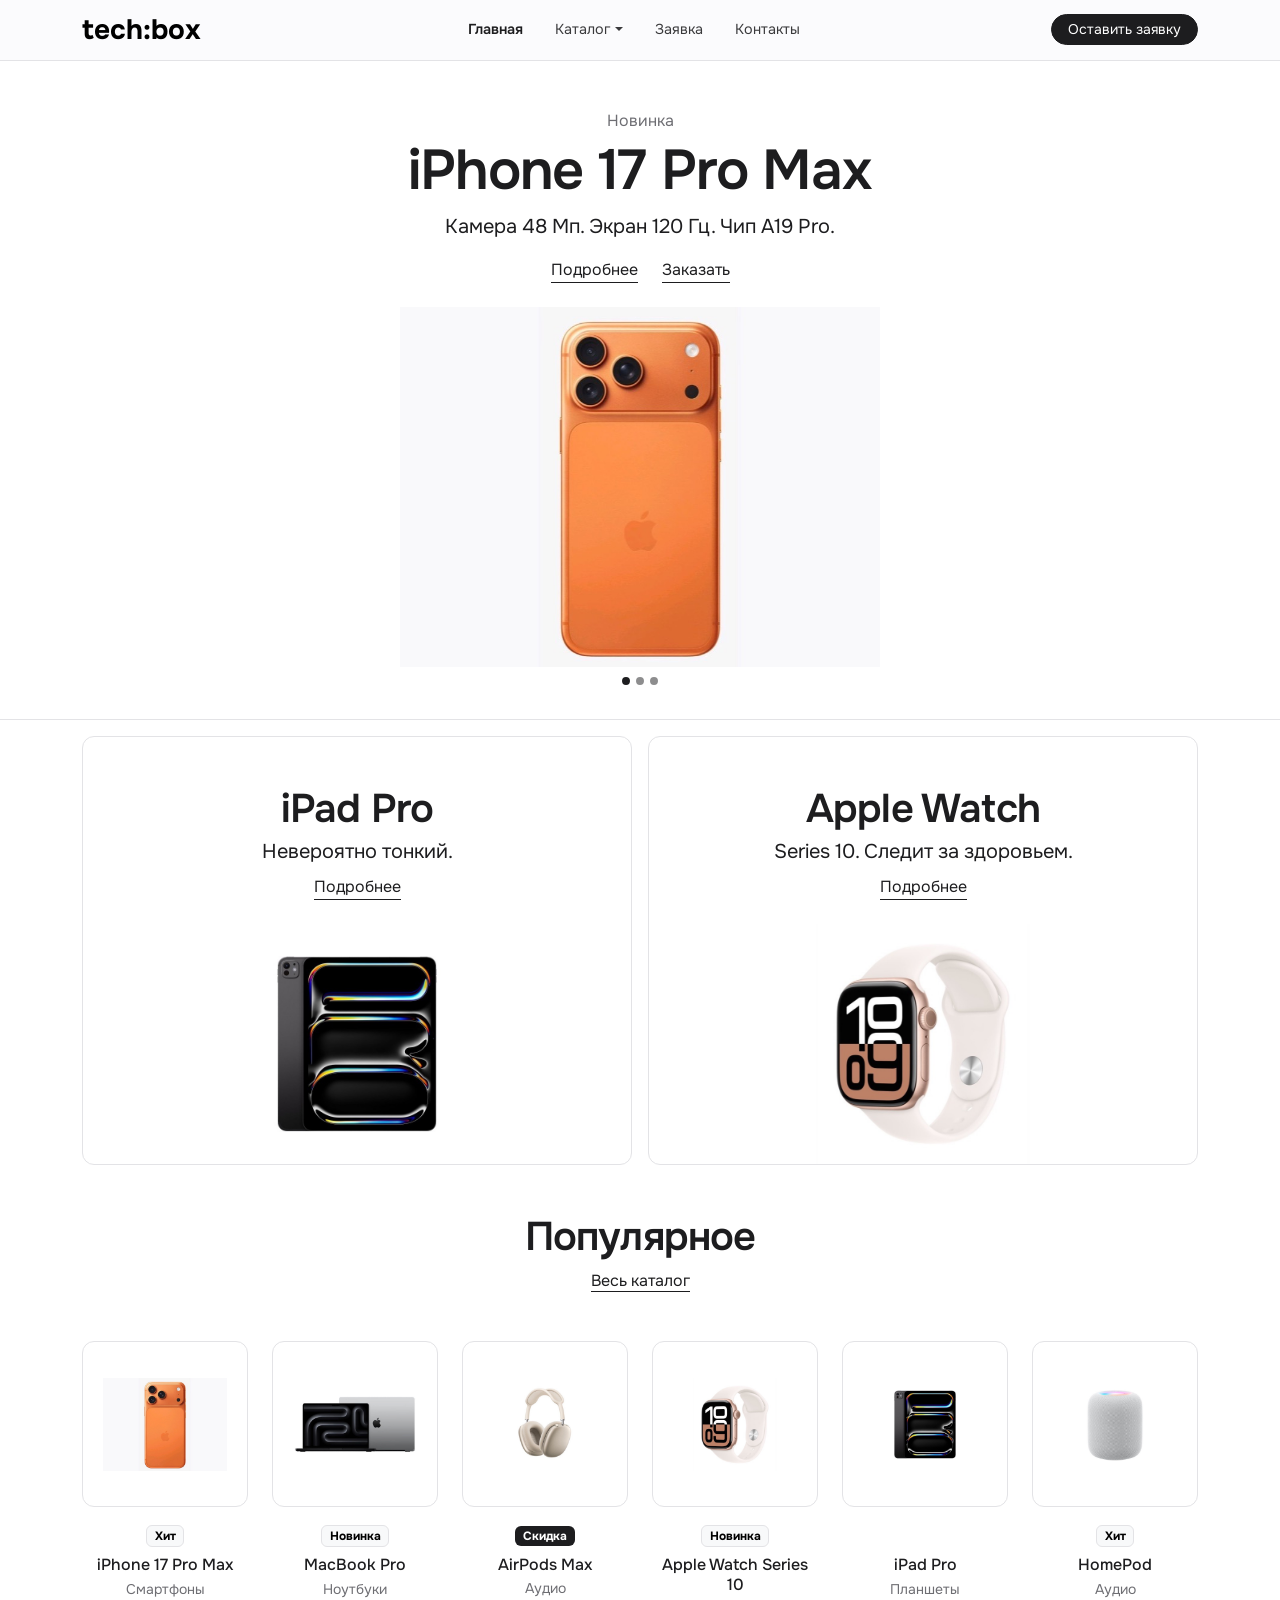
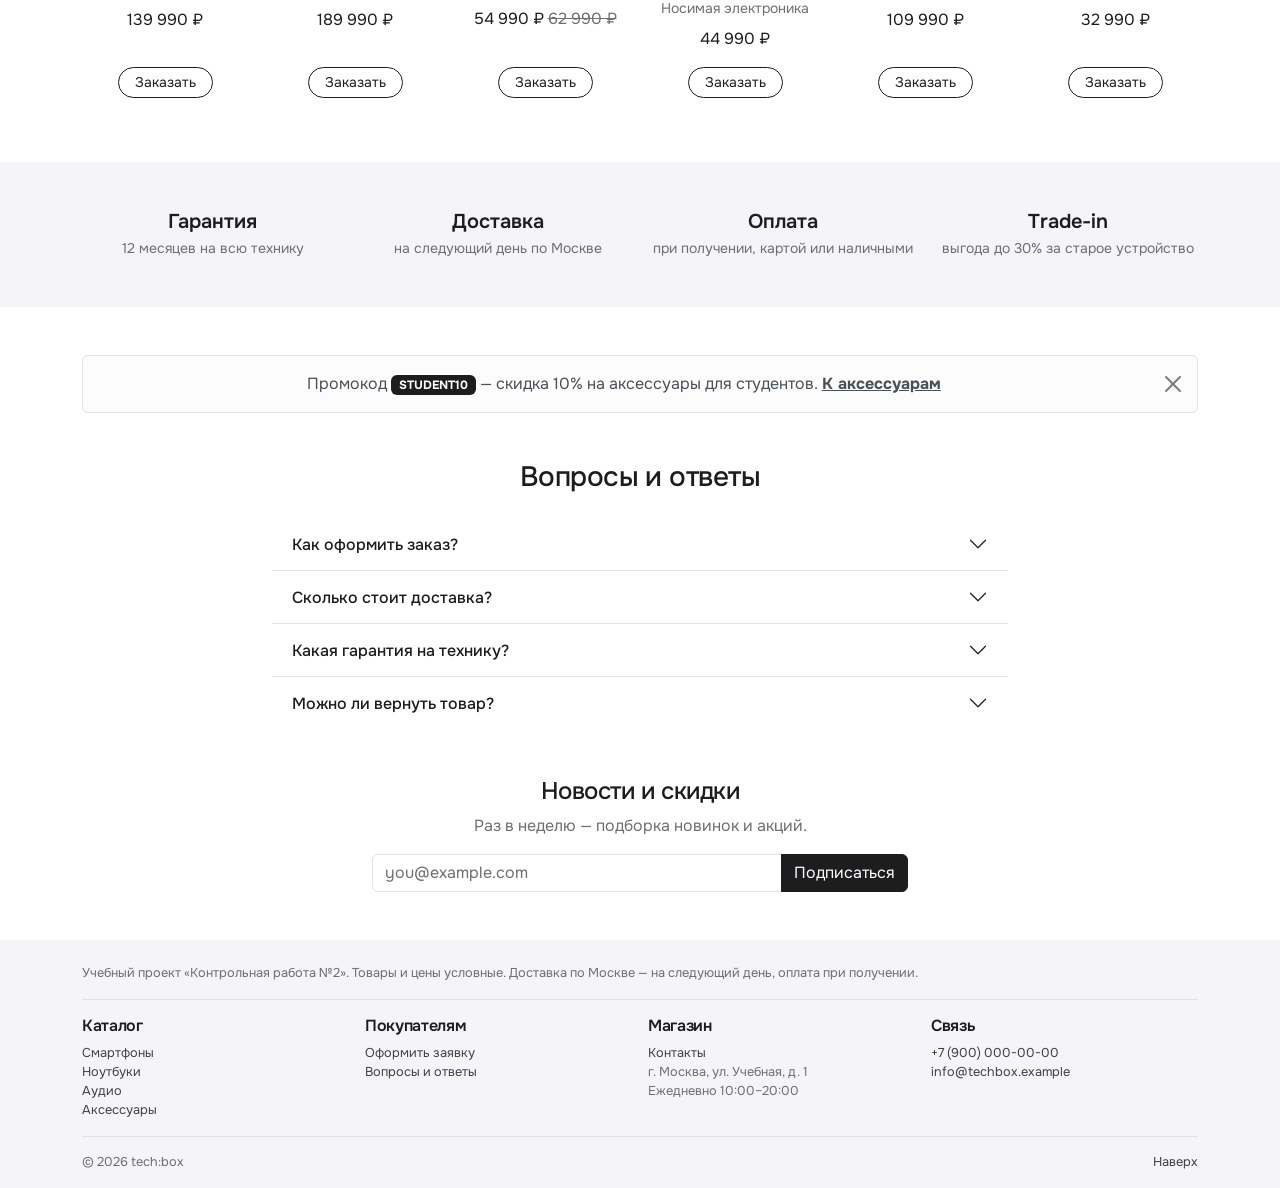
==== commit 5efac430: "feat: rename shop to tech:box and use text logo in navbar - replace TechBox with tech:box across pag" ====
--- a/index.html
+++ b/index.html
@@ -3,8 +3,8 @@
 <head>
   <meta charset="UTF-8">
   <meta name="viewport" content="width=device-width, initial-scale=1.0">
-  <meta name="description" content="TechBox — учебный интернет-магазин техники на Bootstrap: смартфоны, ноутбуки, аудио и аксессуары.">
-  <title>TechBox — магазин техники и гаджетов</title>
+  <meta name="description" content="tech:box — учебный интернет-магазин техники на Bootstrap: смартфоны, ноутбуки, аудио и аксессуары.">
+  <title>tech:box — магазин техники и гаджетов</title>
   <link rel="icon" href="images/logo.svg" type="image/svg+xml">
   <!-- Bootstrap подключён локально, custom.css — после него, чтобы переопределять стили -->
   <link rel="stylesheet" href="vendor/bootstrap/css/bootstrap.min.css">
@@ -15,10 +15,7 @@
   <header class="sticky-top">
     <nav class="navbar navbar-expand-lg site-navbar py-1" aria-label="Основная навигация">
       <div class="container">
-        <a class="navbar-brand d-flex align-items-center gap-2 fw-semibold" href="index.html">
-          <img src="images/logo.svg" alt="" width="24" height="24">
-          TechBox
-        </a>
+        <a class="navbar-brand fs-3 fw-bold" href="index.html">tech:box</a>
         <button class="navbar-toggler border-0" type="button" data-bs-toggle="collapse" data-bs-target="#mainNavbar"
           aria-controls="mainNavbar" aria-expanded="false" aria-label="Открыть меню">
           <span class="navbar-toggler-icon"></span>
@@ -213,7 +210,7 @@
     <!-- Преимущества -->
     <section class="section-light py-5" aria-labelledby="advantages-title">
       <div class="container text-center">
-        <h2 class="visually-hidden" id="advantages-title">Почему TechBox</h2>
+        <h2 class="visually-hidden" id="advantages-title">Почему tech:box</h2>
         <div class="row g-4">
           <div class="col-6 col-lg-3">
             <h3 class="fs-5 fw-semibold mb-1">Гарантия</h3>
@@ -291,7 +288,7 @@
     <section class="container pb-5 text-center" style="max-width: 560px" aria-labelledby="subscribe-title">
       <h2 class="h4 mb-2" id="subscribe-title">Новости и скидки</h2>
       <p class="text-body-secondary">Раз в неделю — подборка новинок и акций.</p>
-      <form class="needs-validation" data-success="Спасибо! Вы подписались на новости TechBox." novalidate>
+      <form class="needs-validation" data-success="Спасибо! Вы подписались на новости tech:box." novalidate>
         <label class="visually-hidden" for="subscribe-email">E-mail</label>
         <div class="input-group has-validation">
           <input class="form-control" type="email" id="subscribe-email" name="email" placeholder="you@example.com" autocomplete="email" required>
@@ -339,7 +336,7 @@
         </div>
       </div>
       <div class="d-flex flex-wrap justify-content-between gap-2 pt-3 border-top">
-        <span>&copy; 2026 TechBox</span>
+        <span>&copy; 2026 tech:box</span>
         <a href="#top">Наверх</a>
       </div>
     </div>
--- a/css/custom.css
+++ b/css/custom.css
@@ -1,5 +1,5 @@
 /* ===============================
-   custom.css — оформление TechBox поверх Bootstrap.
+   custom.css — оформление tech:box поверх Bootstrap.
    Подключается ПОСЛЕ bootstrap.min.css, поэтому правила ниже
    переопределяют значения фреймворка.
 
